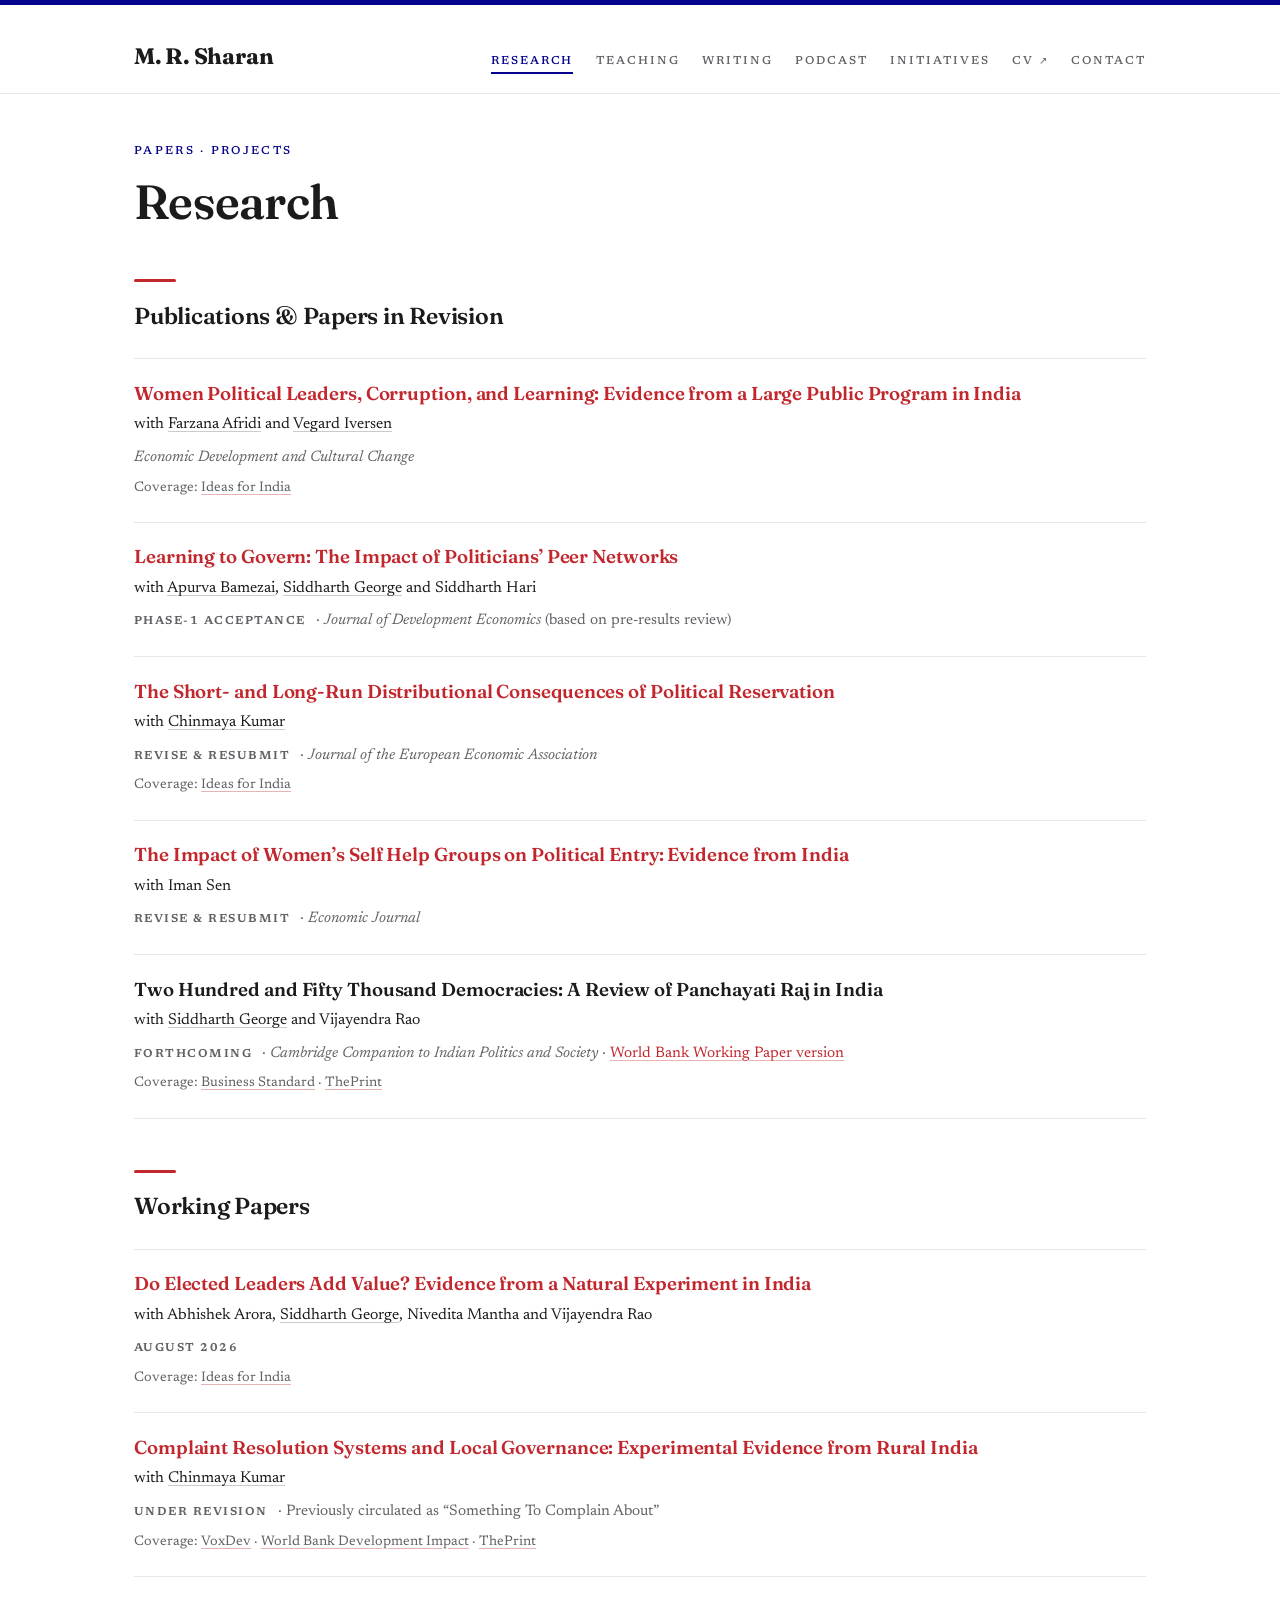
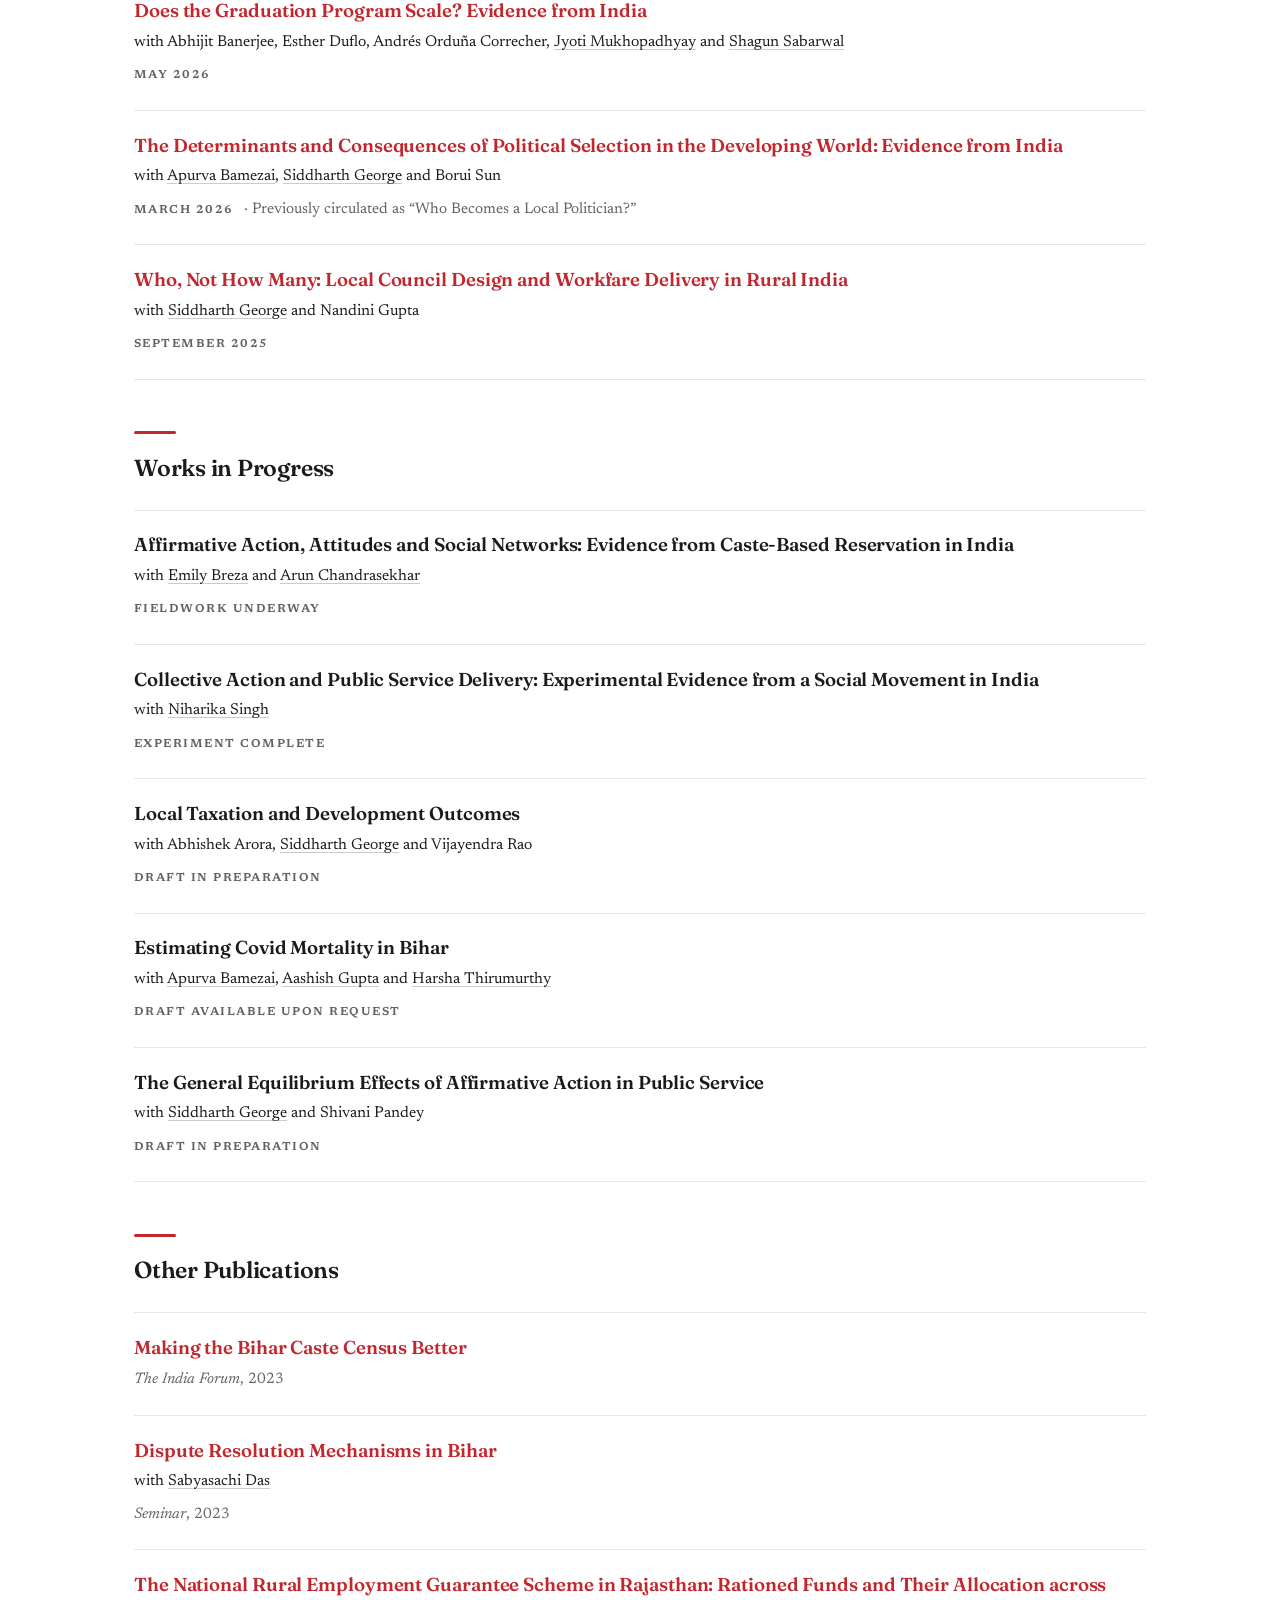
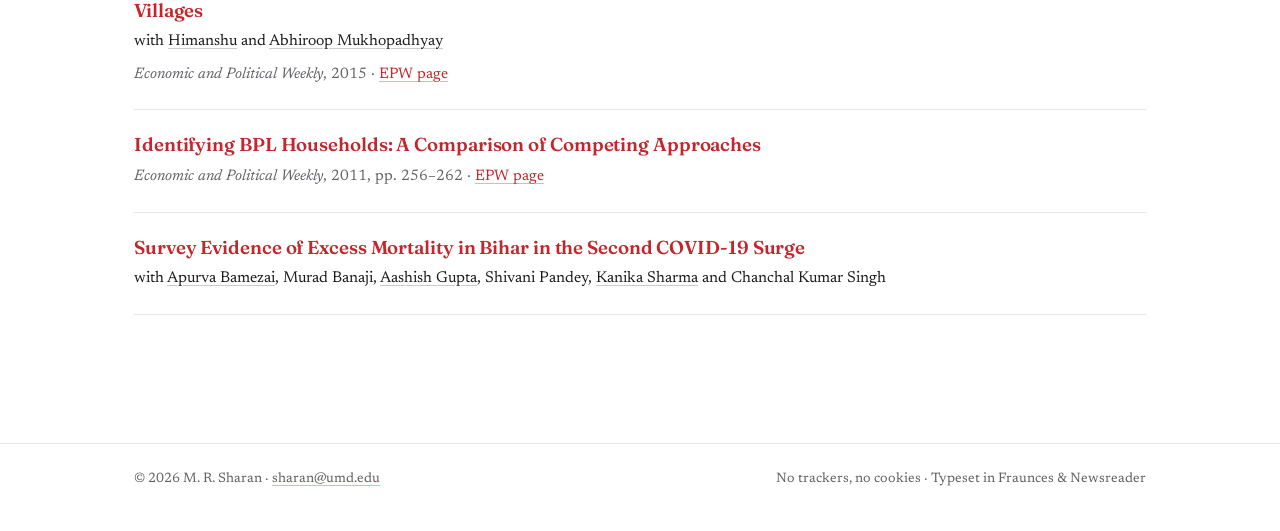
==== research.html @ 0c8c40d3 "Launch mrsharan.com static site Editorial rebuild off Squarespace: red/blue/white palette, self-host" ====
<!doctype html>
<html lang="en">
<head>
<meta charset="utf-8">
<meta name="viewport" content="width=device-width, initial-scale=1">
<title>Research &mdash; M. R. Sharan</title>
<meta name="description" content="Academic research by M. R. Sharan: publications, working papers, and works in progress on local governance, political reservation, and state capacity in India.">
<meta name="author" content="M. R. Sharan">
<link rel="canonical" href="https://www.mrsharan.com/research">
<link rel="icon" type="image/svg+xml" href="favicon.svg">
<link rel="stylesheet" href="css/fonts.css">
<link rel="stylesheet" href="css/style.css?v=3">
<meta property="og:title" content="Research — M. R. Sharan">
<meta property="og:description" content="Publications, working papers, and works in progress on local governance, political reservation, and state capacity in India.">
<meta property="og:image" content="https://www.mrsharan.com/images/sharan.jpg">
<meta property="og:url" content="https://www.mrsharan.com/research">
<meta property="og:type" content="website">
</head>
<body>

<div class="masthead-wrap">
  <header class="masthead">
    <a class="brand" href="index.html">M.&thinsp;R.&thinsp;Sharan</a>
    <nav aria-label="Primary">
      <ul>
        <li><a class="current" href="research.html">Research</a></li>
        <li><a href="teaching.html">Teaching</a></li>
        <li><a href="writing.html">Writing</a></li>
        <li><a href="podcast.html">Podcast</a></li>
        <li><a href="startups.html">Initiatives</a></li>
        <li><a href="cv.pdf" target="_blank" rel="noopener">CV&nbsp;<span class="ext">&#8599;</span></a></li>
        <li><a href="contact.html">Contact</a></li>
      </ul>
    </nav>
  </header>
</div>

<main>
  <span class="kicker">Papers &middot; Projects</span>
  <h1 class="page-title">Research</h1>

  <h2 class="sec">Publications &amp; Papers in Revision</h2>
  <ul class="pub-list">
    <li class="pub">
      <div class="pub-title"><a href="https://www.dropbox.com/s/kaykkba0tgf36jw/AfridiIversenSharan.pdf?dl=0">Women Political Leaders, Corruption, and Learning: Evidence from a Large Public Program in India</a></div>
      <div class="pub-authors">with <a href="https://scholar.google.com/citations?hl=en&amp;user=AuO0mNoAAAAJ">Farzana Afridi</a> and <a href="https://www.wider.unu.edu/expert/vegard-iversen">Vegard Iversen</a></div>
      <div class="pub-meta"><em>Economic Development and Cultural Change</em></div>
      <div class="pub-cov">Coverage: <a href="https://www.ideasforindia.in/topics/social-identity/does-female-leadership-impact-on-the-quality-of-public-goods-evidence-from-a-public-poverty-alleviation-programme-in-andhra-pradesh-india.html">Ideas for India</a></div>
    </li>
    <li class="pub">
      <div class="pub-title"><a href="https://afosterri.org/jdepreresults/sample-page/">Learning to Govern: The Impact of Politicians&rsquo; Peer Networks</a></div>
      <div class="pub-authors">with <a href="https://www.apurvabamezai.com">Apurva Bamezai</a>, <a href="https://sites.google.com/view/siddharthgeorge/home">Siddharth George</a> and Siddharth Hari</div>
      <div class="pub-meta"><span class="st">Phase-1 Acceptance</span> &middot; <em>Journal of Development Economics</em> (based on pre-results review)</div>
    </li>
    <li class="pub">
      <div class="pub-title"><a href="papers/distributional-consequences.pdf">The Short- and Long-Run Distributional Consequences of Political Reservation</a></div>
      <div class="pub-authors">with <a href="https://harris.uchicago.edu/directory/chinmaya-kumar">Chinmaya Kumar</a></div>
      <div class="pub-meta"><span class="st">Revise &amp; Resubmit</span> &middot; <em>Journal of the European Economic Association</em></div>
      <div class="pub-cov">Coverage: <a href="https://ideasforindia.in/topics/social-identity/the-distributional-consequences-of-political-reservations.html">Ideas for India</a></div>
    </li>
    <li class="pub">
      <div class="pub-title"><a href="papers/shg-political-entry.pdf">The Impact of Women&rsquo;s Self Help Groups on Political Entry: Evidence from India</a></div>
      <div class="pub-authors">with Iman Sen</div>
      <div class="pub-meta"><span class="st">Revise &amp; Resubmit</span> &middot; <em>Economic Journal</em></div>
    </li>
    <li class="pub">
      <div class="pub-title">Two Hundred and Fifty Thousand Democracies: A Review of Panchayati Raj in India</div>
      <div class="pub-authors">with <a href="https://sites.google.com/view/siddharthgeorge/home">Siddharth George</a> and Vijayendra Rao</div>
      <div class="pub-meta"><span class="st">Forthcoming</span> &middot; <em>Cambridge Companion to Indian Politics and Society</em> &middot; <a href="https://documents1.worldbank.org/curated/en/099352506052423764/pdf/IDU19460152816e9c1407d1974312e8ea5706cd3.pdf">World Bank Working Paper version</a></div>
      <div class="pub-cov">Coverage: <a href="https://www.business-standard.com/economy/news/world-bank-working-paper-advocates-increased-devolution-for-panchayats-124061000690_1.html">Business Standard</a> &middot; <a href="https://theprint.in/india/world-bank-paper-bats-for-more-authority-to-gram-panchayats-rely-almost-entirely-on-grants/2125152/?amp">ThePrint</a></div>
    </li>
  </ul>

  <h2 class="sec">Working Papers</h2>
  <ul class="pub-list">
    <li class="pub">
      <div class="pub-title"><a href="papers/elected-appointed.pdf">Do Elected Leaders Add Value? Evidence from a Natural Experiment in India</a></div>
      <div class="pub-authors">with Abhishek Arora, <a href="https://sites.google.com/view/siddharthgeorge/home">Siddharth George</a>, Nivedita Mantha and Vijayendra Rao</div>
      <div class="pub-meta"><span class="st">August 2026</span></div>
      <div class="pub-cov">Coverage: <a href="https://www.ideasforindia.in/topics/governance/is-it-better-to-be-governed-by-an-elected-leader-or-appointed-bureaucrat.html">Ideas for India</a></div>
    </li>
    <li class="pub">
      <div class="pub-title"><a href="papers/complaint-resolution.pdf">Complaint Resolution Systems and Local Governance: Experimental Evidence from Rural India</a></div>
      <div class="pub-authors">with <a href="https://harris.uchicago.edu/directory/chinmaya-kumar">Chinmaya Kumar</a></div>
      <div class="pub-meta"><span class="st">Under revision</span> &middot; Previously circulated as &ldquo;Something To Complain About&rdquo;</div>
      <div class="pub-cov">Coverage: <a href="https://voxdev.org/topic/institutions-political-economy/something-complain-about-how-minority-representatives-overcome-ethnic-barriers">VoxDev</a> &middot; <a href="https://blogs.worldbank.org/impactevaluations/something-complain-about-how-make-government-work-minorities-guest-post-mr-sharan">World Bank Development Impact</a> &middot; <a href="https://theprint.in/opinion/caste-differences-in-govt-bodies-affect-lower-castes-in-getting-public-services-study/328476/">ThePrint</a></div>
    </li>
    <li class="pub">
      <div class="pub-title"><a href="papers/graduation-scale.pdf">Does the Graduation Program Scale? Evidence from India</a></div>
      <div class="pub-authors">with Abhijit Banerjee, Esther Duflo, Andr&eacute;s Ordu&ntilde;a Correcher, <a href="https://krea.edu.in/ifmrgsb/jyoti-prasad-mukhopadhyay-faculty.html">Jyoti Mukhopadhyay</a> and <a href="https://www.povertyactionlab.org/person/sabarwal">Shagun Sabarwal</a></div>
      <div class="pub-meta"><span class="st">May 2026</span></div>
    </li>
    <li class="pub">
      <div class="pub-title"><a href="papers/political-selection.pdf">The Determinants and Consequences of Political Selection in the Developing World: Evidence from India</a></div>
      <div class="pub-authors">with <a href="https://www.apurvabamezai.com">Apurva Bamezai</a>, <a href="https://sites.google.com/view/siddharthgeorge/home">Siddharth George</a> and Borui Sun</div>
      <div class="pub-meta"><span class="st">March 2026</span> &middot; Previously circulated as &ldquo;Who Becomes a Local Politician?&rdquo;</div>
    </li>
    <li class="pub">
      <div class="pub-title"><a href="papers/who-not-how-many.pdf">Who, Not How Many: Local Council Design and Workfare Delivery in Rural India</a></div>
      <div class="pub-authors">with <a href="https://sites.google.com/view/siddharthgeorge/home">Siddharth George</a> and Nandini Gupta</div>
      <div class="pub-meta"><span class="st">September 2025</span></div>
    </li>
  </ul>

  <h2 class="sec">Works in Progress</h2>
  <ul class="pub-list">
    <li class="pub">
      <div class="pub-title">Affirmative Action, Attitudes and Social Networks: Evidence from Caste-Based Reservation in India</div>
      <div class="pub-authors">with <a href="https://sites.google.com/view/ebreza/home?authuser=0">Emily Breza</a> and <a href="https://web.stanford.edu/~arungc/">Arun Chandrasekhar</a></div>
      <div class="pub-meta"><span class="st">Fieldwork underway</span></div>
    </li>
    <li class="pub">
      <div class="pub-title">Collective Action and Public Service Delivery: Experimental Evidence from a Social Movement in India</div>
      <div class="pub-authors">with <a href="https://sites.google.com/view/niharika-singh/">Niharika Singh</a></div>
      <div class="pub-meta"><span class="st">Experiment complete</span></div>
    </li>
    <li class="pub">
      <div class="pub-title">Local Taxation and Development Outcomes</div>
      <div class="pub-authors">with Abhishek Arora, <a href="https://sites.google.com/view/siddharthgeorge/home">Siddharth George</a> and Vijayendra Rao</div>
      <div class="pub-meta"><span class="st">Draft in preparation</span></div>
    </li>
    <li class="pub">
      <div class="pub-title">Estimating Covid Mortality in Bihar</div>
      <div class="pub-authors">with <a href="https://www.apurvabamezai.com">Apurva Bamezai</a>, <a href="https://www.hsph.harvard.edu/population-development/people/aashish-gupta/">Aashish Gupta</a> and <a href="https://ldi.upenn.edu/fellows/fellows-directory/harsha-thirumurthy-phd/">Harsha Thirumurthy</a></div>
      <div class="pub-meta"><span class="st">Draft available upon request</span></div>
    </li>
    <li class="pub">
      <div class="pub-title">The General Equilibrium Effects of Affirmative Action in Public Service</div>
      <div class="pub-authors">with <a href="https://sites.google.com/view/siddharthgeorge/home">Siddharth George</a> and Shivani Pandey</div>
      <div class="pub-meta"><span class="st">Draft in preparation</span></div>
    </li>
  </ul>

  <h2 class="sec">Other Publications</h2>
  <ul class="pub-list">
    <li class="pub">
      <div class="pub-title"><a href="https://www.theindiaforum.in/caste/making-bihar-caste-census-better">Making the Bihar Caste Census Better</a></div>
      <div class="pub-meta"><em>The India Forum</em>, 2023</div>
    </li>
    <li class="pub">
      <div class="pub-title"><a href="https://www.india-seminar.com/semframe.html">Dispute Resolution Mechanisms in Bihar</a></div>
      <div class="pub-authors">with <a href="https://sabyasachidas.in">Sabyasachi Das</a></div>
      <div class="pub-meta"><em>Seminar</em>, 2023</div>
    </li>
    <li class="pub">
      <div class="pub-title"><a href="https://www.dropbox.com/s/e214al1qzrysdwi/NREGS_in_Rajasthan.pdf?dl=0">The National Rural Employment Guarantee Scheme in Rajasthan: Rationed Funds and Their Allocation across Villages</a></div>
      <div class="pub-authors">with <a href="https://www.jnu.ac.in/content/himanshu2">Himanshu</a> and <a href="https://sites.google.com/site/axm359/">Abhiroop Mukhopadhyay</a></div>
      <div class="pub-meta"><em>Economic and Political Weekly</em>, 2015 &middot; <a href="https://www.epw.in/journal/2015/6/special-articles/nregs-rajasthan.html">EPW page</a></div>
    </li>
    <li class="pub">
      <div class="pub-title"><a href="https://www.dropbox.com/s/eg4tlpbqr3vn0ix/Identifying_BPL_Households_A_Comparison_of_Competing_Approaches.pdf?dl=0">Identifying BPL Households: A Comparison of Competing Approaches</a></div>
      <div class="pub-meta"><em>Economic and Political Weekly</em>, 2011, pp. 256&ndash;262 &middot; <a href="https://www.epw.in/journal/2011/26-27/notes/identifying-bpl-households-comparison-competing-approaches.html">EPW page</a></div>
    </li>
    <li class="pub">
      <div class="pub-title"><a href="https://www.dropbox.com/s/5ilfesk9lm1rq2q/bamezai_et_al_2021_excess_mortality_bihar.pdf?dl=0">Survey Evidence of Excess Mortality in Bihar in the Second COVID-19 Surge</a></div>
      <div class="pub-authors">with <a href="https://pdri.upenn.edu/bio/apurva-bamezai/">Apurva Bamezai</a>, Murad Banaji, <a href="https://scholar.harvard.edu/aashishg">Aashish Gupta</a>, Shivani Pandey, <a href="https://scholar.google.com/citations?hl=en&amp;user=3029DLYAAAAJ">Kanika Sharma</a> and Chanchal Kumar Singh</div>
    </li>
  </ul>
</main>

<footer>
  <div class="foot">
    <div>&copy; 2026 M.&thinsp;R.&thinsp;Sharan &middot; <a href="mailto:sharan@umd.edu">sharan@umd.edu</a></div>
    <div>No trackers, no cookies &middot; Typeset in Fraunces &amp; Newsreader</div>
  </div>
</footer>

</body>
</html>
---- css/fonts.css ----
@font-face {
  font-family: 'Fraunces';
  font-style: normal;
  font-weight: 400;
  font-display: swap;
  src: url(../fonts/fraunces-normal-400.woff2) format('woff2');
  unicode-range: U+0000-00FF, U+0131, U+0152-0153, U+02BB-02BC, U+02C6, U+02DA, U+02DC, U+0304, U+0308, U+0329, U+2000-206F, U+20AC, U+2122, U+2191, U+2193, U+2212, U+2215, U+FEFF, U+FFFD;
}
@font-face {
  font-family: 'Fraunces';
  font-style: normal;
  font-weight: 600;
  font-display: swap;
  src: url(../fonts/fraunces-normal-400.woff2) format('woff2');
  unicode-range: U+0000-00FF, U+0131, U+0152-0153, U+02BB-02BC, U+02C6, U+02DA, U+02DC, U+0304, U+0308, U+0329, U+2000-206F, U+20AC, U+2122, U+2191, U+2193, U+2212, U+2215, U+FEFF, U+FFFD;
}
@font-face {
  font-family: 'Fraunces';
  font-style: normal;
  font-weight: 700;
  font-display: swap;
  src: url(../fonts/fraunces-normal-400.woff2) format('woff2');
  unicode-range: U+0000-00FF, U+0131, U+0152-0153, U+02BB-02BC, U+02C6, U+02DA, U+02DC, U+0304, U+0308, U+0329, U+2000-206F, U+20AC, U+2122, U+2191, U+2193, U+2212, U+2215, U+FEFF, U+FFFD;
}
@font-face {
  font-family: 'Newsreader';
  font-style: italic;
  font-weight: 400;
  font-display: swap;
  src: url(../fonts/newsreader-italic-400.woff2) format('woff2');
  unicode-range: U+0000-00FF, U+0131, U+0152-0153, U+02BB-02BC, U+02C6, U+02DA, U+02DC, U+0304, U+0308, U+0329, U+2000-206F, U+20AC, U+2122, U+2191, U+2193, U+2212, U+2215, U+FEFF, U+FFFD;
}
@font-face {
  font-family: 'Newsreader';
  font-style: italic;
  font-weight: 500;
  font-display: swap;
  src: url(../fonts/newsreader-italic-400.woff2) format('woff2');
  unicode-range: U+0000-00FF, U+0131, U+0152-0153, U+02BB-02BC, U+02C6, U+02DA, U+02DC, U+0304, U+0308, U+0329, U+2000-206F, U+20AC, U+2122, U+2191, U+2193, U+2212, U+2215, U+FEFF, U+FFFD;
}
@font-face {
  font-family: 'Newsreader';
  font-style: normal;
  font-weight: 400;
  font-display: swap;
  src: url(../fonts/newsreader-normal-400.woff2) format('woff2');
  unicode-range: U+0000-00FF, U+0131, U+0152-0153, U+02BB-02BC, U+02C6, U+02DA, U+02DC, U+0304, U+0308, U+0329, U+2000-206F, U+20AC, U+2122, U+2191, U+2193, U+2212, U+2215, U+FEFF, U+FFFD;
}
@font-face {
  font-family: 'Newsreader';
  font-style: normal;
  font-weight: 500;
  font-display: swap;
  src: url(../fonts/newsreader-normal-400.woff2) format('woff2');
  unicode-range: U+0000-00FF, U+0131, U+0152-0153, U+02BB-02BC, U+02C6, U+02DA, U+02DC, U+0304, U+0308, U+0329, U+2000-206F, U+20AC, U+2122, U+2191, U+2193, U+2212, U+2215, U+FEFF, U+FFFD;
}
@font-face {
  font-family: 'Newsreader';
  font-style: normal;
  font-weight: 600;
  font-display: swap;
  src: url(../fonts/newsreader-normal-400.woff2) format('woff2');
  unicode-range: U+0000-00FF, U+0131, U+0152-0153, U+02BB-02BC, U+02C6, U+02DA, U+02DC, U+0304, U+0308, U+0329, U+2000-206F, U+20AC, U+2122, U+2191, U+2193, U+2212, U+2215, U+FEFF, U+FFFD;
}
---- css/style.css ----
/* ==========================================================================
   mrsharan.com — editorial stylesheet
   Palette: white, red & charkha blue, with crimson here and there.
   Type: Fraunces (display) + Newsreader (text), self-hosted in ../fonts/
   ========================================================================== */

:root {
  --paper: #FFFFFF;
  --paper-2: #F6F6F8;
  --ink: #1B1B1D;
  --ink-2: #616166;
  --rule: #E7E7E9;
  --rule-dark: #CBCBCE;
  --red: #C1272D;          /* flag red */
  --crimson: #A51C30;      /* Harvard crimson */
  --red-deep: #7E1220;
  --chakra: #06038D;       /* Ashoka Chakra blue */
  --display: 'Fraunces', 'Iowan Old Style', Georgia, serif;
  --text: 'Newsreader', Georgia, 'Times New Roman', serif;
  --max: 1060px;
}

* { margin: 0; padding: 0; box-sizing: border-box; }

html { background: var(--paper); scroll-behavior: smooth; }

body {
  font-family: var(--text);
  font-size: 1.0625rem;
  line-height: 1.72;
  color: var(--ink);
  border-top: 5px solid var(--chakra); /* the charkha thread */
  -webkit-font-smoothing: antialiased;
  text-rendering: optimizeLegibility;
}

::selection { background: rgba(6, 3, 141, 0.10); }

img { max-width: 100%; height: auto; display: block; }

/* ---------- links ---------- */

a {
  color: var(--red);
  text-decoration: underline;
  text-decoration-thickness: 1px;
  text-decoration-color: rgba(193, 39, 45, 0.35);
  text-underline-offset: 3px;
  transition: color 0.15s ease, text-decoration-color 0.15s ease;
}
a:hover { color: var(--red-deep); text-decoration-color: var(--red-deep); }

/* ---------- masthead ---------- */

.masthead-wrap { border-bottom: 1px solid var(--rule); }

.masthead {
  max-width: var(--max);
  margin: 0 auto;
  padding: 2rem 1.5rem 1.1rem;
  display: flex;
  align-items: baseline;
  justify-content: space-between;
  gap: 1.5rem 2.5rem;
  flex-wrap: wrap;
}

.brand {
  font-family: var(--display);
  font-weight: 700;
  font-size: 1.4rem;
  letter-spacing: -0.01em;
  color: var(--ink);
  text-decoration: none;
  white-space: nowrap;
}
.brand:hover { color: var(--crimson); }

.masthead nav ul {
  list-style: none;
  display: flex;
  flex-wrap: wrap;
  gap: 0.4rem 1.4rem;
}

.masthead nav a {
  font-family: var(--text);
  font-size: 0.72rem;
  font-weight: 500;
  letter-spacing: 0.17em;
  text-transform: uppercase;
  color: var(--ink-2);
  text-decoration: none;
  padding-bottom: 5px;
}
.masthead nav a:hover { color: var(--chakra); }
.masthead nav a.current {
  color: var(--chakra);
  border-bottom: 2px solid var(--chakra);
}
.masthead nav a .ext { font-size: 0.85em; }

/* ---------- layout ---------- */

main {
  max-width: var(--max);
  margin: 0 auto;
  padding: 3rem 1.5rem 4rem;
}

/* staggered page-load rise */
@keyframes rise {
  from { opacity: 0; transform: translateY(10px); }
  to   { opacity: 1; transform: none; }
}
main > * { animation: rise 0.55s cubic-bezier(0.2, 0.7, 0.3, 1) both; }
main > *:nth-child(2) { animation-delay: 0.06s; }
main > *:nth-child(3) { animation-delay: 0.12s; }
main > *:nth-child(4) { animation-delay: 0.18s; }
main > *:nth-child(5) { animation-delay: 0.24s; }
main > *:nth-child(6) { animation-delay: 0.30s; }
main > *:nth-child(7) { animation-delay: 0.36s; }
main > *:nth-child(n+8) { animation-delay: 0.42s; }

/* ---------- headings ---------- */

.kicker {
  display: block;
  font-size: 0.72rem;
  font-weight: 500;
  letter-spacing: 0.2em;
  text-transform: uppercase;
  color: var(--chakra);
  margin-bottom: 0.9rem;
}

.page-title {
  font-family: var(--display);
  font-size: clamp(2.1rem, 4.5vw, 3rem);
  font-weight: 600;
  line-height: 1.08;
  letter-spacing: -0.015em;
  margin-bottom: 1.2rem;
}

.sec {
  font-family: var(--display);
  font-size: 1.45rem;
  font-weight: 600;
  letter-spacing: -0.01em;
  margin: 3.2rem 0 0.4rem;
}
.sec::before {
  content: '';
  display: block;
  width: 2.6rem;
  height: 3px;
  border-radius: 2px;
  background: var(--red);
  margin-bottom: 0.85rem;
}
.subsec {
  font-family: var(--text);
  font-size: 0.78rem;
  font-weight: 600;
  letter-spacing: 0.18em;
  text-transform: uppercase;
  color: var(--ink-2);
  margin: 2.4rem 0 0.2rem;
}

/* ---------- home ---------- */

.home-grid {
  display: grid;
  grid-template-columns: 1.15fr 0.72fr;
  gap: 3.5rem;
  align-items: start;
}

.bio p { margin-bottom: 1.15rem; }
.bio p:last-child { margin-bottom: 0; }
.bio .lede {
  font-size: 1.24rem;
  line-height: 1.55;
  font-weight: 500;
}

.frame {
  background: #fff;
  border: 1px solid var(--rule-dark);
  padding: 7px;
  box-shadow: 0 14px 34px -18px rgba(29, 27, 26, 0.35);
}

.shelf { display: flex; gap: 0.75rem; margin-top: 1.2rem; }
.shelf a { display: block; }
.shelf img {
  height: 88px;
  width: auto;
  border: 1px solid var(--rule-dark);
  background: #fff;
  padding: 3px;
  transition: transform 0.18s ease, box-shadow 0.18s ease;
}
.shelf a:hover img {
  transform: translateY(-4px);
  box-shadow: 0 10px 20px -12px rgba(29, 27, 26, 0.45);
}
.shelf-cap {
  margin-top: 0.6rem;
  font-size: 0.7rem;
  letter-spacing: 0.16em;
  text-transform: uppercase;
  color: var(--ink-2);
}

/* ---------- publications ---------- */

.pub-list { list-style: none; border-top: 1px solid var(--rule); margin-top: 1.4rem; }

.pub { padding: 1.35rem 0; border-bottom: 1px solid var(--rule); }

.pub-title {
  font-family: var(--display);
  font-size: 1.17rem;
  font-weight: 600;
  line-height: 1.38;
  letter-spacing: -0.005em;
}
.pub-title a { text-decoration: none; }
.pub-title a:hover { text-decoration: underline; text-decoration-thickness: 1.5px; }

.pub-authors { margin-top: 0.3rem; font-size: 0.98rem; }
.pub-authors a { color: inherit; text-decoration-color: var(--rule-dark); }
.pub-authors a:hover { color: var(--red); }

.pub-meta { margin-top: 0.4rem; font-size: 0.95rem; color: var(--ink-2); }
.pub-meta .st {
  font-size: 0.72rem;
  font-weight: 600;
  letter-spacing: 0.13em;
  text-transform: uppercase;
  margin-right: 0.35rem;
}

.pub-cov { margin-top: 0.35rem; font-size: 0.86rem; color: var(--ink-2); }
.pub-cov a { color: var(--ink-2); }
.pub-cov a:hover { color: var(--red); }

/* ---------- teaching / initiatives ---------- */

.course { margin-top: 2.6rem; padding-top: 2.4rem; border-top: 1px solid var(--rule); }
.course:first-of-type { margin-top: 1.6rem; }

.course h2 {
  font-family: var(--display);
  font-size: 1.65rem;
  font-weight: 600;
  line-height: 1.2;
  letter-spacing: -0.01em;
  margin-bottom: 0.5rem;
}
.course-meta { font-size: 0.95rem; color: var(--ink-2); margin-bottom: 1.1rem; }
.course p { margin-bottom: 1.05rem; max-width: 46rem; }

.note {
  background: var(--paper-2);
  border: 1px solid var(--rule);
  border-radius: 6px;
  padding: 0.85rem 1.1rem;
  font-size: 0.95rem;
  max-width: 46rem;
}

/* ---------- writing / books ---------- */

.book {
  display: grid;
  grid-template-columns: 225px 1fr;
  gap: 2.6rem;
  margin-top: 1.6rem;
  align-items: start;
}
.book p { margin-bottom: 1.05rem; }
.book-buy { font-size: 0.92rem; color: var(--ink-2); }

.dropcap::first-letter {
  font-family: var(--display);
  font-weight: 600;
  font-size: 3.35em;
  float: left;
  line-height: 0.82;
  padding: 0.06em 0.09em 0 0;
  color: var(--crimson);
}

blockquote {
  border-left: 3px solid var(--crimson);
  padding: 0.15rem 0 0.15rem 1.25rem;
  margin: 1.4rem 0;
  font-style: italic;
  max-width: 44rem;
}
blockquote .cite {
  display: block;
  margin-top: 0.5rem;
  font-style: normal;
  font-size: 0.78rem;
  letter-spacing: 0.14em;
  text-transform: uppercase;
  color: var(--ink-2);
}

.aside-figure {
  float: right;
  width: 250px;
  margin: 0.4rem 0 1.2rem 2.2rem;
}
.aside-figure figcaption {
  margin-top: 0.6rem;
  font-size: 0.85rem;
  line-height: 1.5;
  color: var(--ink-2);
  font-style: italic;
}

/* ---------- podcast ---------- */

.pod-grid {
  display: grid;
  grid-template-columns: 265px 1fr;
  gap: 3rem;
  align-items: start;
  margin-top: 1.6rem;
}
.pod-grid p { margin-bottom: 1.1rem; }

.platforms { font-size: 0.8rem; letter-spacing: 0.13em; text-transform: uppercase; }
.platforms a { text-decoration: none; font-weight: 600; }
.platforms a:hover { text-decoration: underline; }
.platforms .dot { color: var(--rule-dark); margin: 0 0.45rem; }

.pod-embed { margin-top: 2.6rem; }
.pod-embed iframe { border: 0; border-radius: 12px; width: 100%; }

/* ---------- contact ---------- */

.contact-email {
  font-family: var(--display);
  font-size: clamp(1.4rem, 3vw, 1.9rem);
  font-weight: 600;
}
.contact-note { max-width: 44rem; margin-top: 1.8rem; }

/* ---------- footer ---------- */

footer { border-top: 1px solid var(--rule); margin-top: 4rem; }
.foot {
  max-width: var(--max);
  margin: 0 auto;
  padding: 1.5rem 1.5rem 2.5rem;
  display: flex;
  justify-content: space-between;
  gap: 0.6rem 2.5rem;
  flex-wrap: wrap;
  font-size: 0.85rem;
  color: var(--ink-2);
}
.foot a { color: var(--ink-2); }
.foot a:hover { color: var(--red); }

/* ---------- responsive ---------- */

@media (max-width: 880px) {
  .home-grid, .book, .pod-grid { grid-template-columns: 1fr; gap: 2rem; }
  .home-photo { order: -1; max-width: 320px; }
  .book-cover { max-width: 210px; }
  .pod-cover { max-width: 240px; }
  .aside-figure { float: none; width: auto; max-width: 280px; margin: 1.4rem 0; }
}

@media (max-width: 720px) {
  .masthead { flex-direction: column; gap: 0.9rem; padding-top: 1.6rem; }
  main { padding-top: 2.2rem; }
}

@media (prefers-reduced-motion: reduce) {
  * { animation: none !important; transition: none !important; }
  html { scroll-behavior: auto; }
}

/* compact article lists (Writing page) */
.pub-list--sm .pub { padding: 0.95rem 0; }
.pub-list--sm .pub-title { font-size: 1.05rem; }
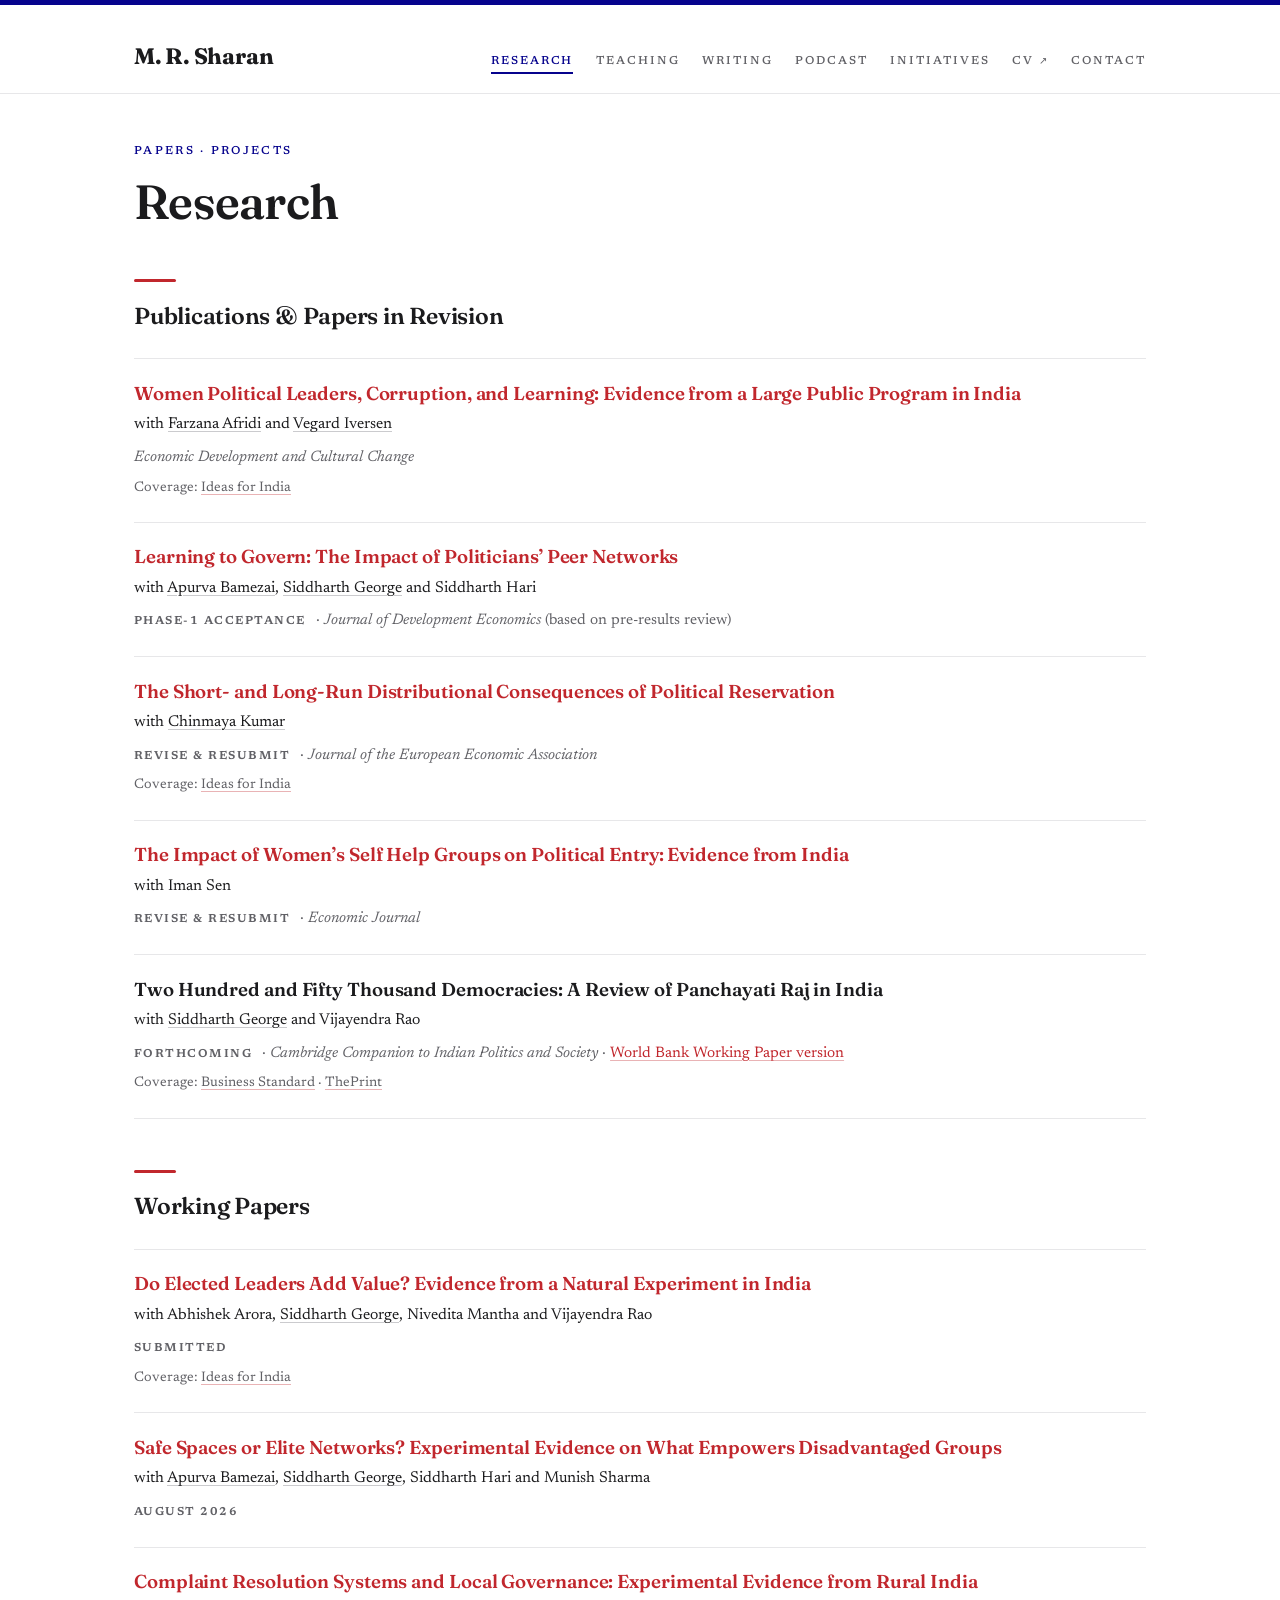
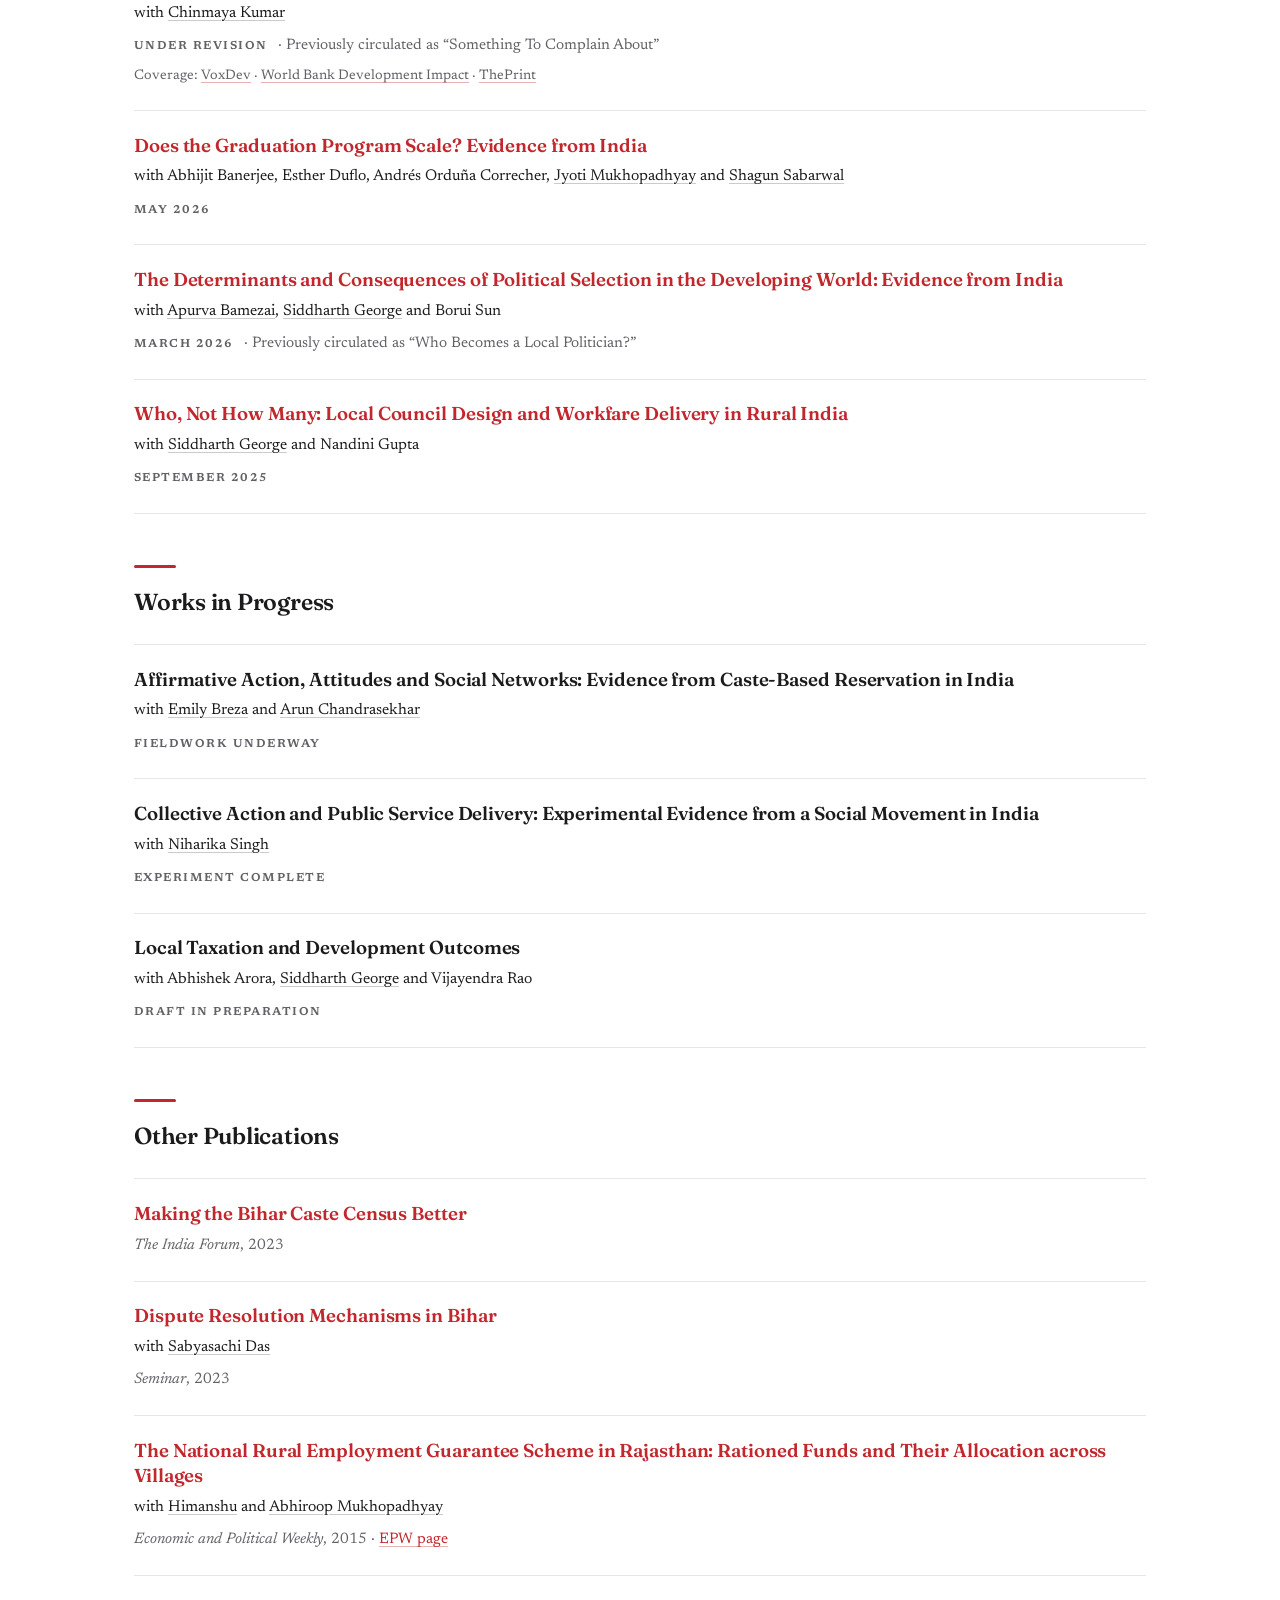
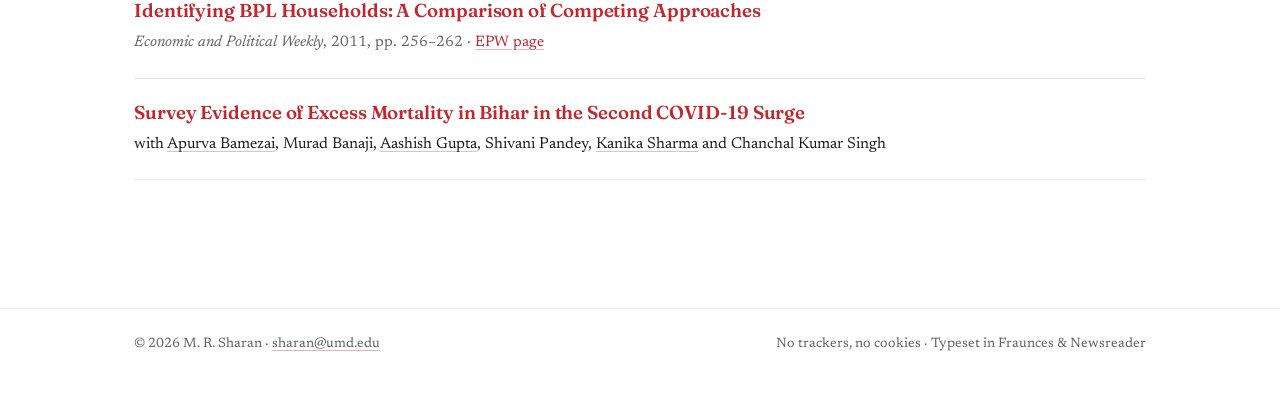
==== commit 7322b642: "Update site 2026-08-17" ====
--- a/research.html
+++ b/research.html
@@ -76,8 +76,13 @@
     <li class="pub">
       <div class="pub-title"><a href="papers/elected-appointed.pdf">Do Elected Leaders Add Value? Evidence from a Natural Experiment in India</a></div>
       <div class="pub-authors">with Abhishek Arora, <a href="https://sites.google.com/view/siddharthgeorge/home">Siddharth George</a>, Nivedita Mantha and Vijayendra Rao</div>
+      <div class="pub-meta"><span class="st">Submitted</span></div>
+      <div class="pub-cov">Coverage: <a href="https://www.ideasforindia.in/topics/governance/is-it-better-to-be-governed-by-an-elected-leader-or-appointed-bureaucrat.html">Ideas for India</a></div>
+    </li>
+    <li class="pub">
+      <div class="pub-title"><a href="papers/safe-spaces.pdf">Safe Spaces or Elite Networks? Experimental Evidence on What Empowers Disadvantaged Groups</a></div>
+      <div class="pub-authors">with <a href="https://www.apurvabamezai.com">Apurva Bamezai</a>, <a href="https://sites.google.com/view/siddharthgeorge/home">Siddharth George</a>, Siddharth Hari and Munish Sharma</div>
       <div class="pub-meta"><span class="st">August 2026</span></div>
-      <div class="pub-cov">Coverage: <a href="https://www.ideasforindia.in/topics/governance/is-it-better-to-be-governed-by-an-elected-leader-or-appointed-bureaucrat.html">Ideas for India</a></div>
     </li>
     <li class="pub">
       <div class="pub-title"><a href="papers/complaint-resolution.pdf">Complaint Resolution Systems and Local Governance: Experimental Evidence from Rural India</a></div>
@@ -119,16 +124,6 @@
       <div class="pub-authors">with Abhishek Arora, <a href="https://sites.google.com/view/siddharthgeorge/home">Siddharth George</a> and Vijayendra Rao</div>
       <div class="pub-meta"><span class="st">Draft in preparation</span></div>
     </li>
-    <li class="pub">
-      <div class="pub-title">Estimating Covid Mortality in Bihar</div>
-      <div class="pub-authors">with <a href="https://www.apurvabamezai.com">Apurva Bamezai</a>, <a href="https://www.hsph.harvard.edu/population-development/people/aashish-gupta/">Aashish Gupta</a> and <a href="https://ldi.upenn.edu/fellows/fellows-directory/harsha-thirumurthy-phd/">Harsha Thirumurthy</a></div>
-      <div class="pub-meta"><span class="st">Draft available upon request</span></div>
-    </li>
-    <li class="pub">
-      <div class="pub-title">The General Equilibrium Effects of Affirmative Action in Public Service</div>
-      <div class="pub-authors">with <a href="https://sites.google.com/view/siddharthgeorge/home">Siddharth George</a> and Shivani Pandey</div>
-      <div class="pub-meta"><span class="st">Draft in preparation</span></div>
-    </li>
   </ul>
 
   <h2 class="sec">Other Publications</h2>
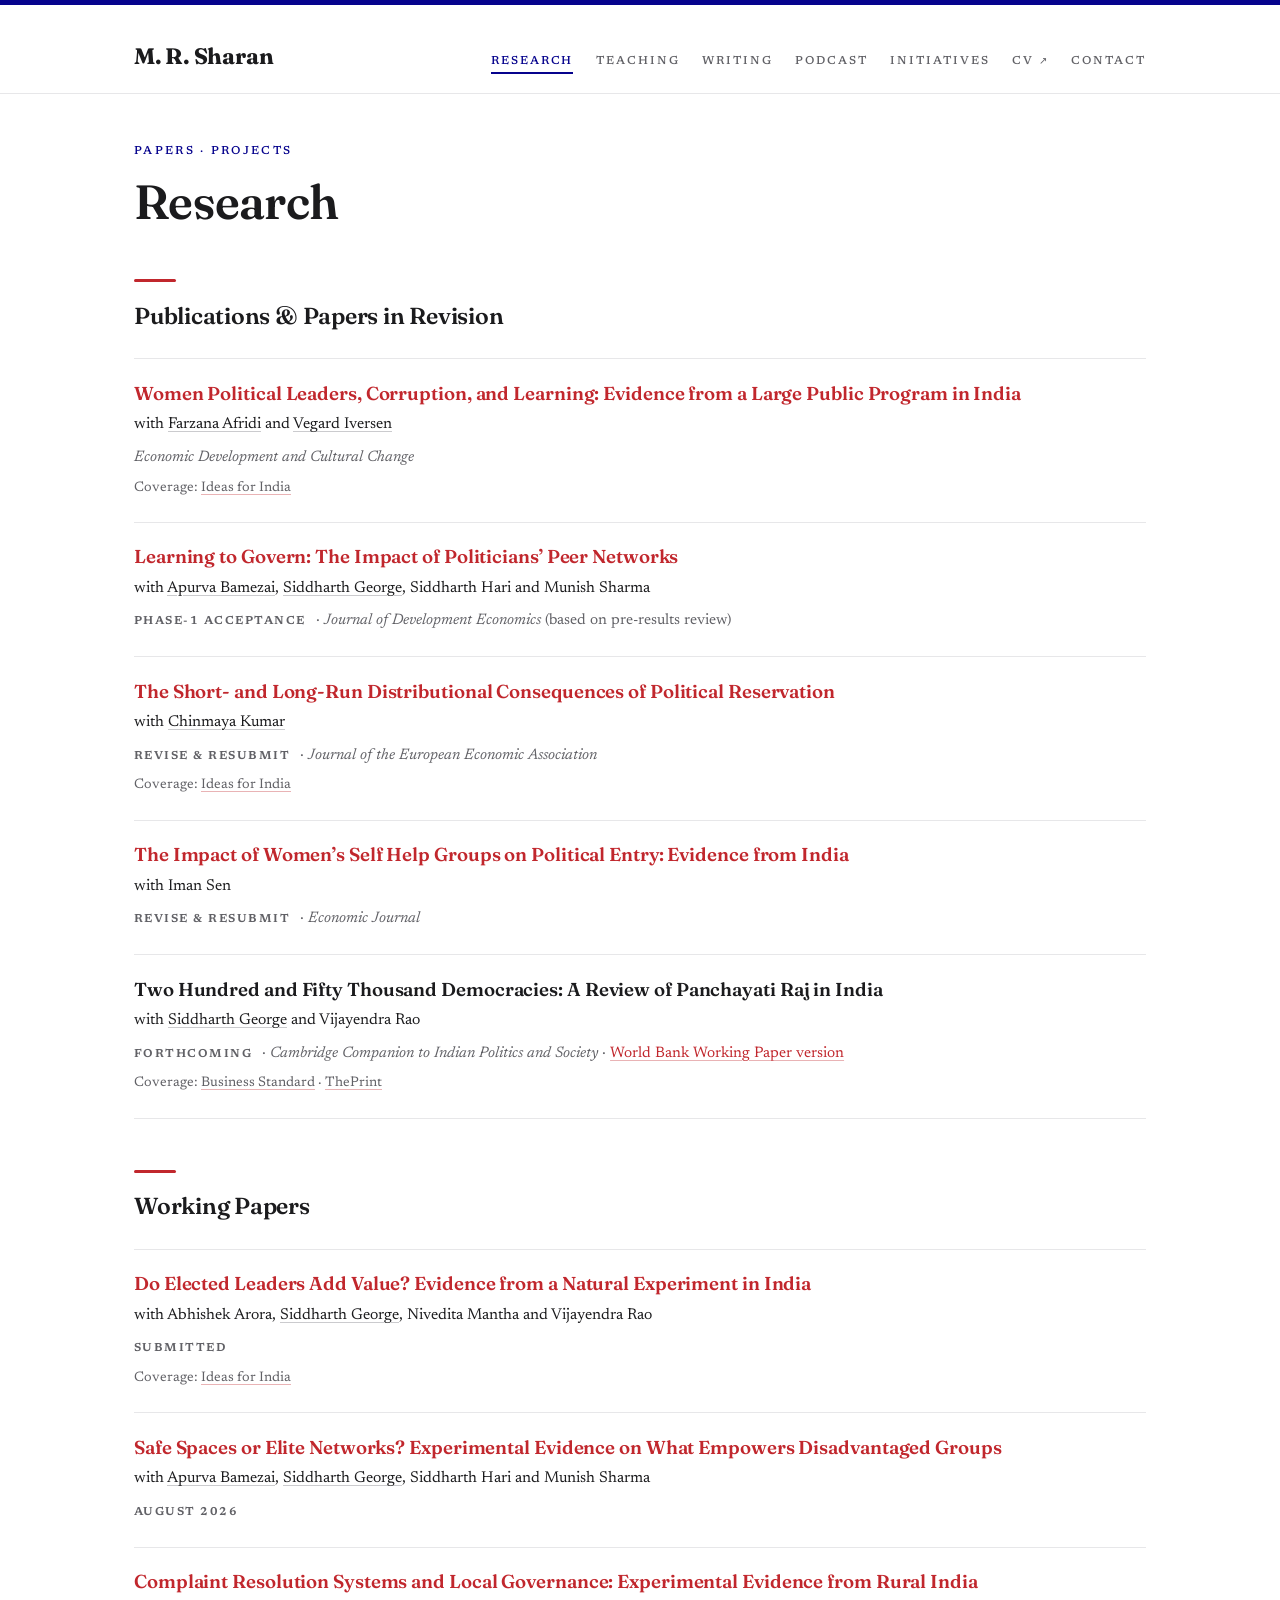
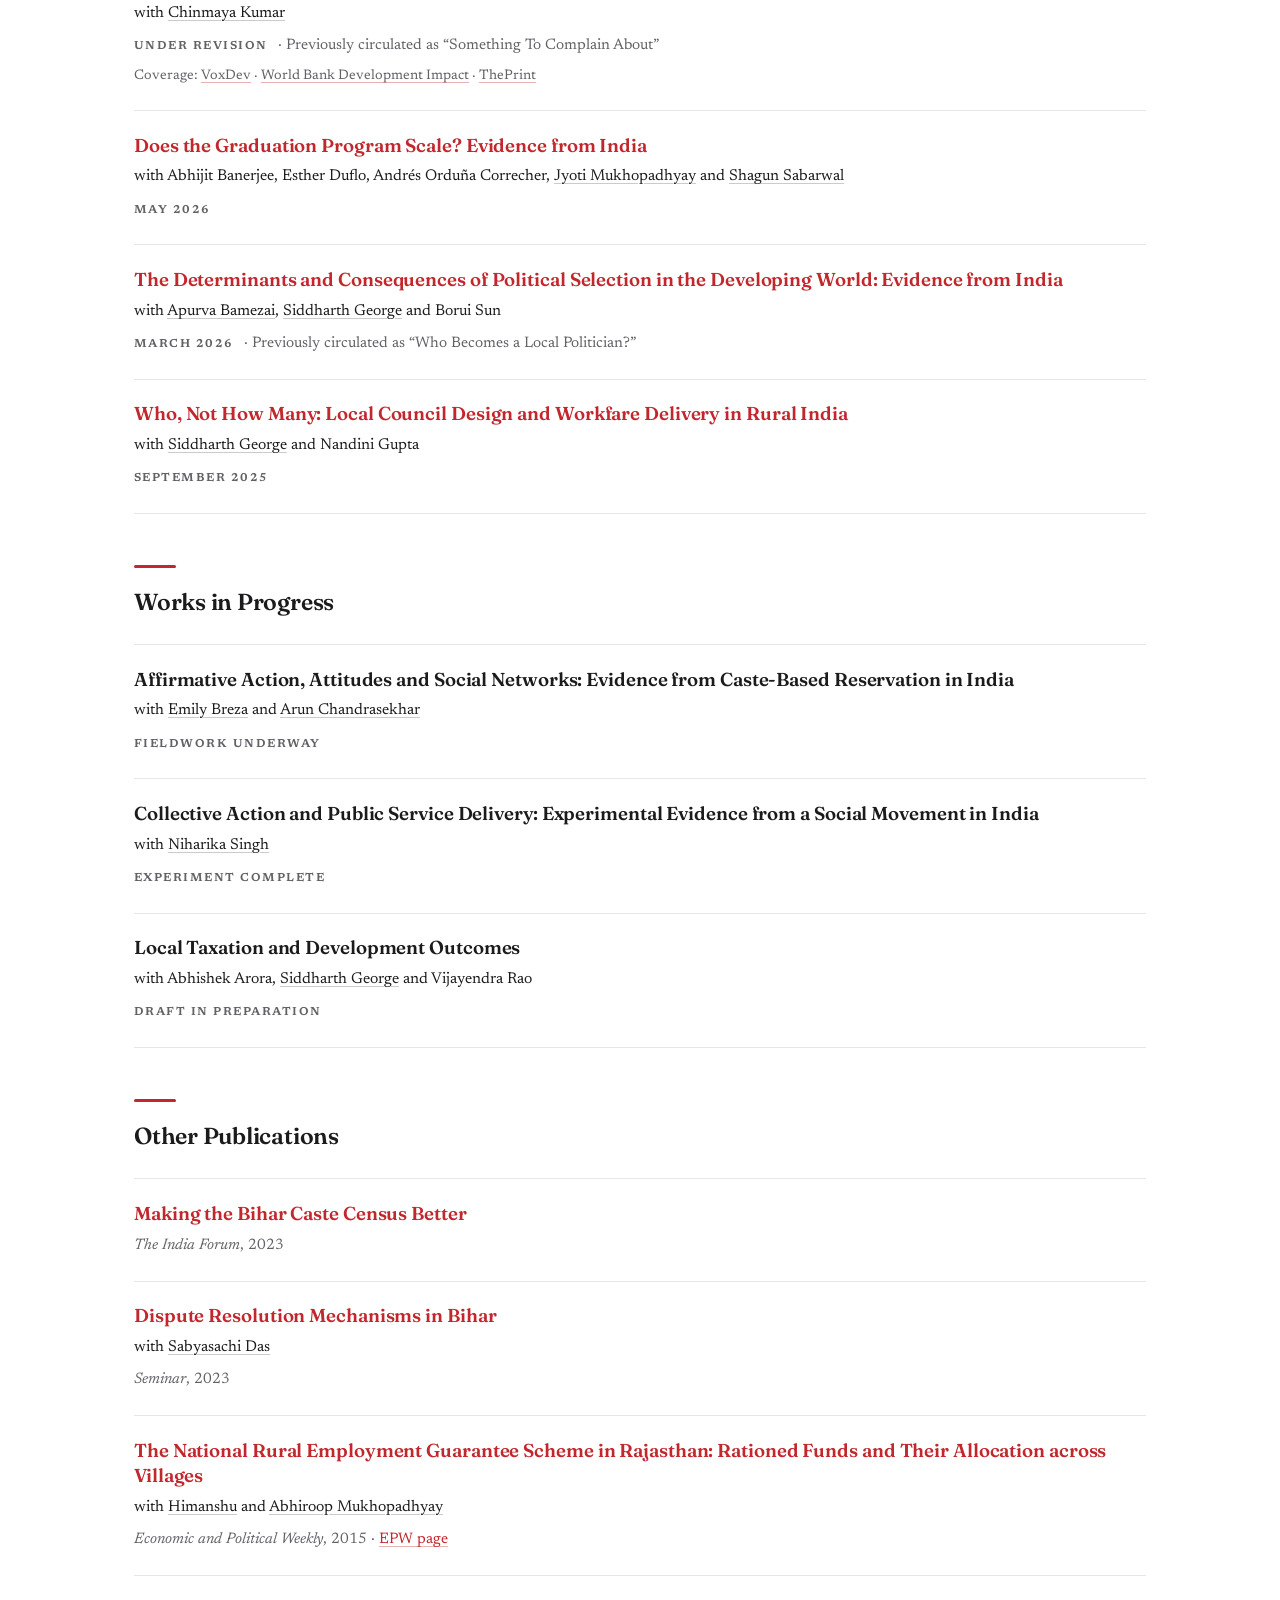
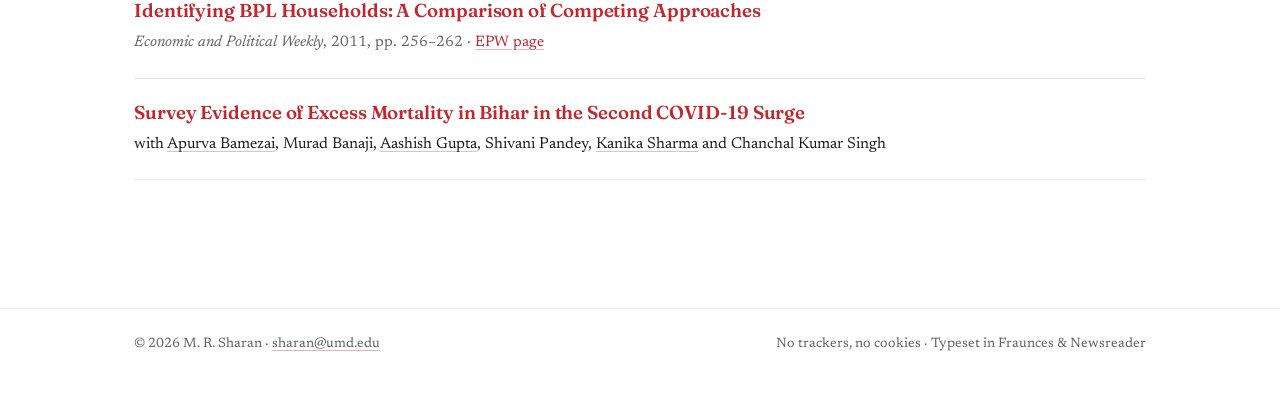
==== commit 2562dfa3: "CV: add Munish Sharma to Learning to Govern, 2026 BREAD talks; drop DOB and citizenship from public " ====
--- a/research.html
+++ b/research.html
@@ -49,7 +49,7 @@
     </li>
     <li class="pub">
       <div class="pub-title"><a href="https://afosterri.org/jdepreresults/sample-page/">Learning to Govern: The Impact of Politicians&rsquo; Peer Networks</a></div>
-      <div class="pub-authors">with <a href="https://www.apurvabamezai.com">Apurva Bamezai</a>, <a href="https://sites.google.com/view/siddharthgeorge/home">Siddharth George</a> and Siddharth Hari</div>
+      <div class="pub-authors">with <a href="https://www.apurvabamezai.com">Apurva Bamezai</a>, <a href="https://sites.google.com/view/siddharthgeorge/home">Siddharth George</a>, Siddharth Hari and Munish Sharma</div>
       <div class="pub-meta"><span class="st">Phase-1 Acceptance</span> &middot; <em>Journal of Development Economics</em> (based on pre-results review)</div>
     </li>
     <li class="pub">
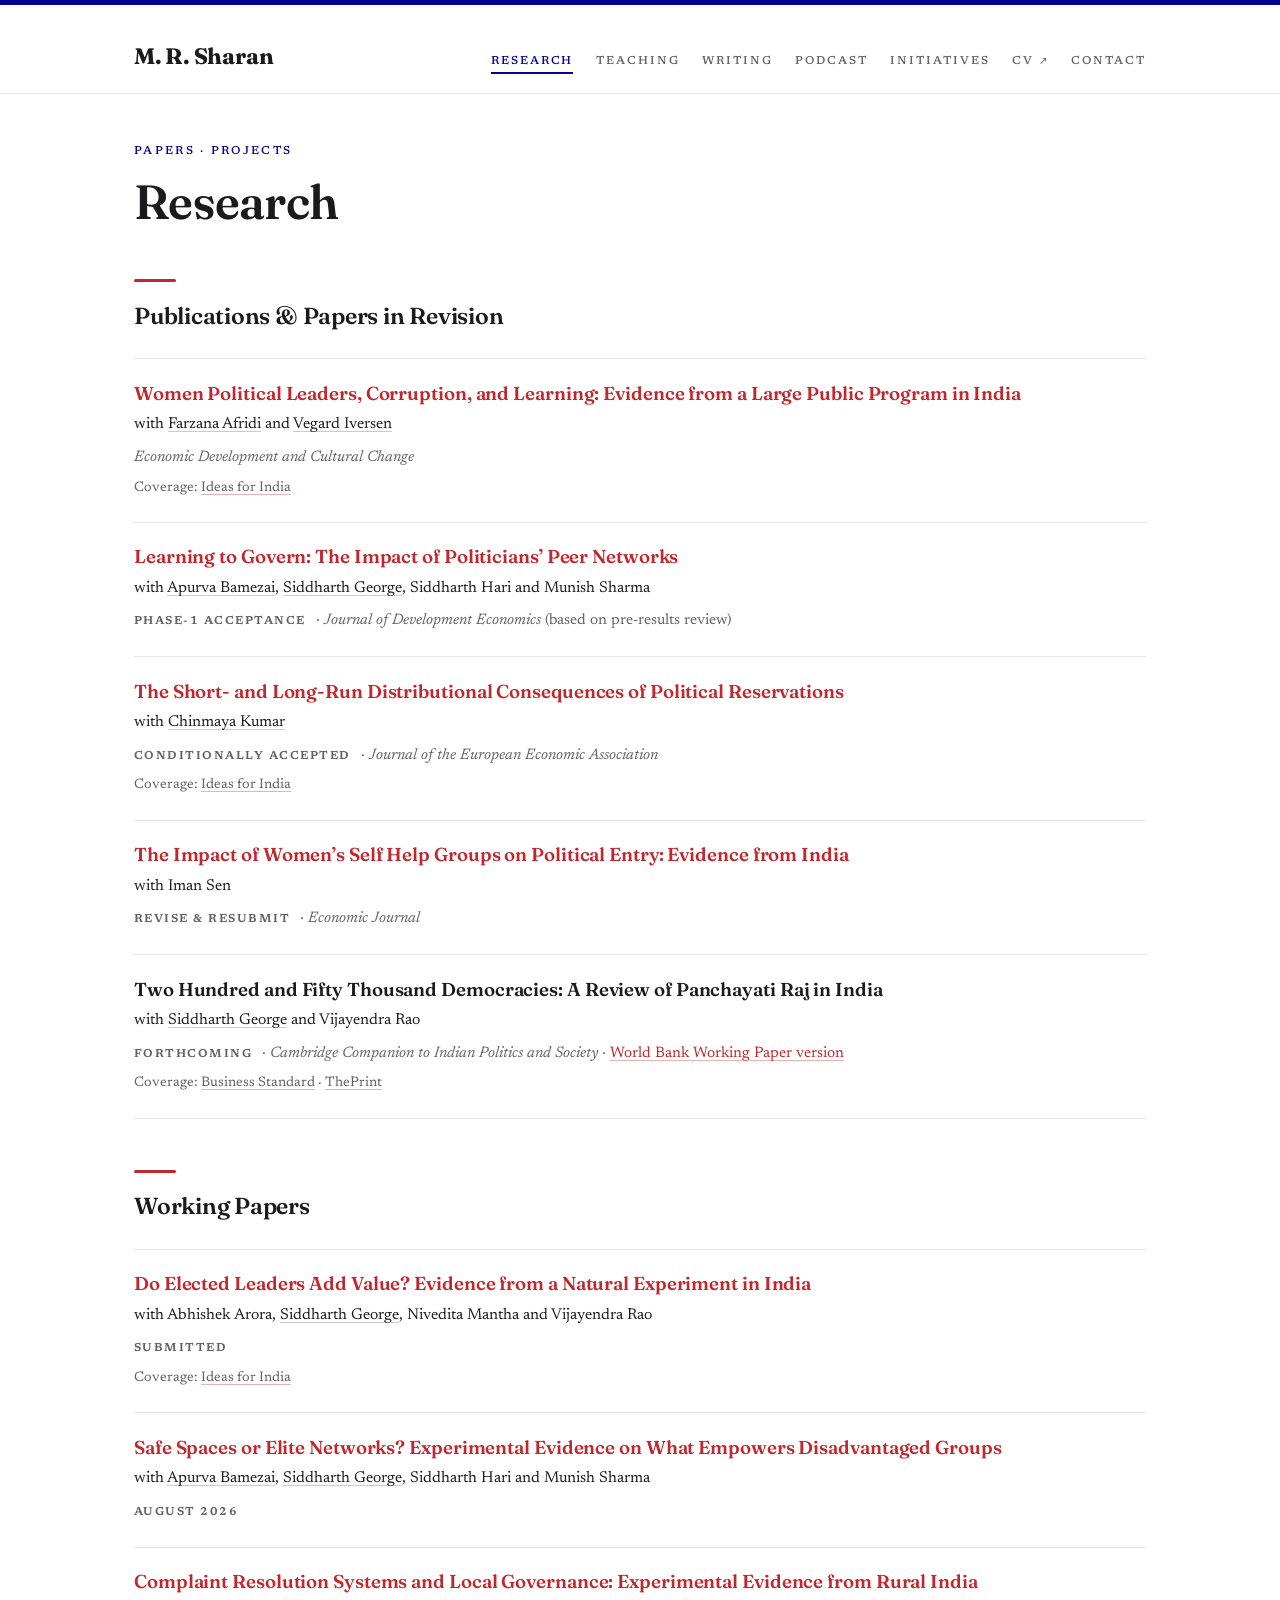
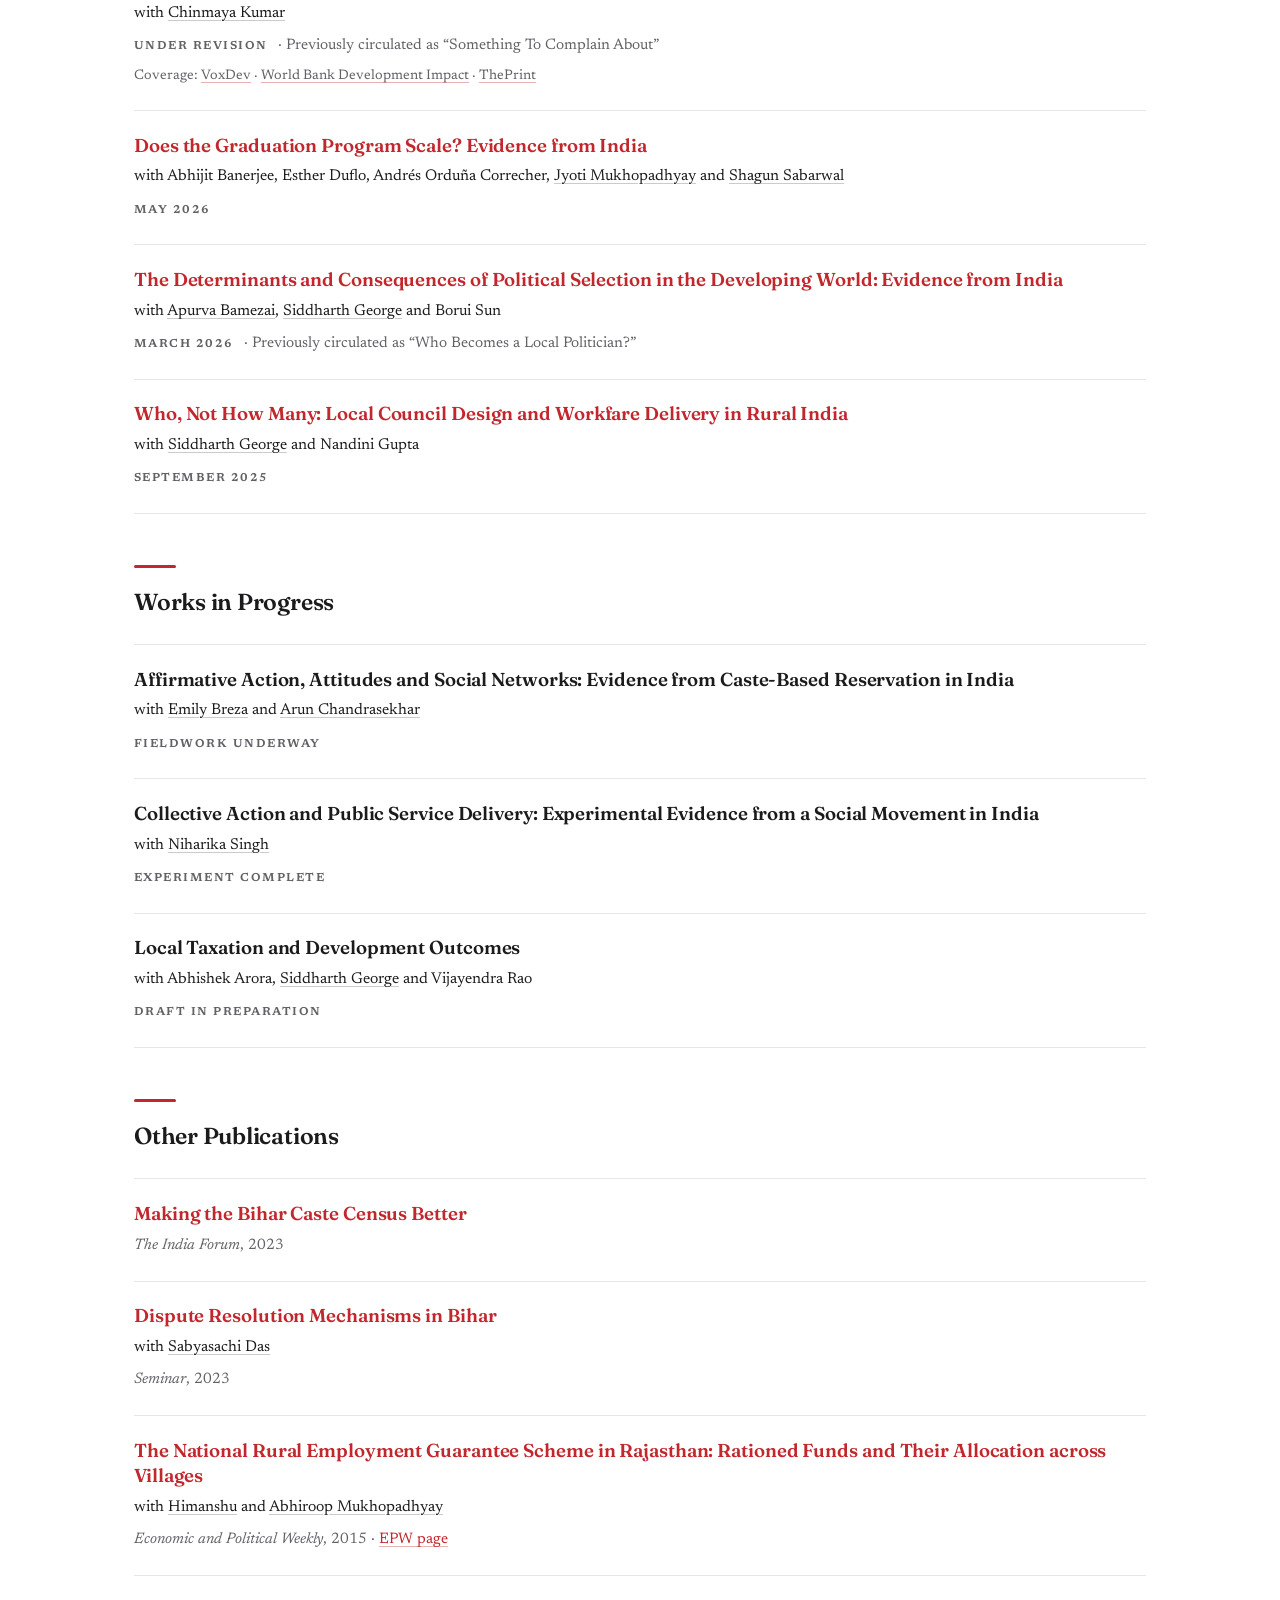
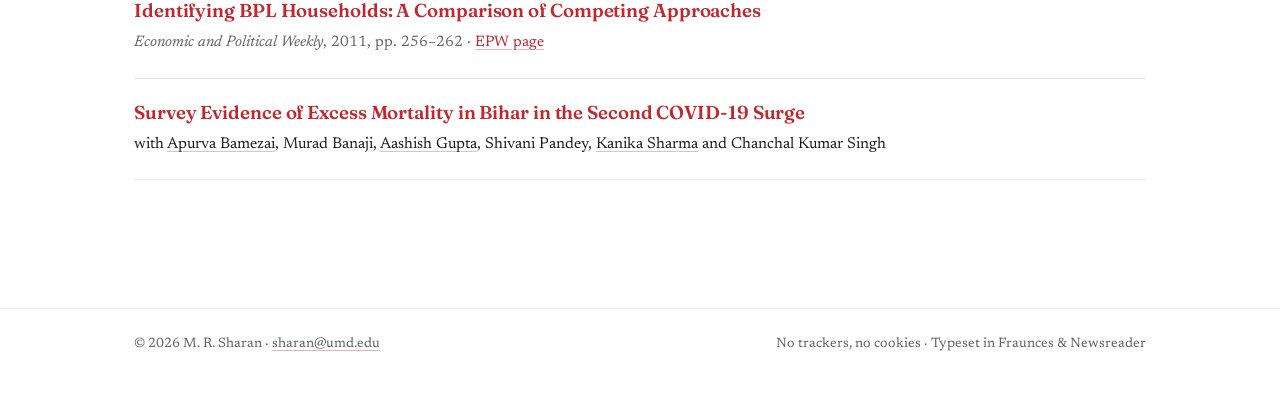
==== commit b6219f97: "JEEA paper: conditionally accepted; accepted-version PDF (Aug 25, 2026); title plural Co-Authored-By" ====
--- a/research.html
+++ b/research.html
@@ -53,9 +53,9 @@
       <div class="pub-meta"><span class="st">Phase-1 Acceptance</span> &middot; <em>Journal of Development Economics</em> (based on pre-results review)</div>
     </li>
     <li class="pub">
-      <div class="pub-title"><a href="papers/distributional-consequences.pdf">The Short- and Long-Run Distributional Consequences of Political Reservation</a></div>
+      <div class="pub-title"><a href="papers/distributional-consequences.pdf">The Short- and Long-Run Distributional Consequences of Political Reservations</a></div>
       <div class="pub-authors">with <a href="https://harris.uchicago.edu/directory/chinmaya-kumar">Chinmaya Kumar</a></div>
-      <div class="pub-meta"><span class="st">Revise &amp; Resubmit</span> &middot; <em>Journal of the European Economic Association</em></div>
+      <div class="pub-meta"><span class="st">Conditionally Accepted</span> &middot; <em>Journal of the European Economic Association</em></div>
       <div class="pub-cov">Coverage: <a href="https://ideasforindia.in/topics/social-identity/the-distributional-consequences-of-political-reservations.html">Ideas for India</a></div>
     </li>
     <li class="pub">
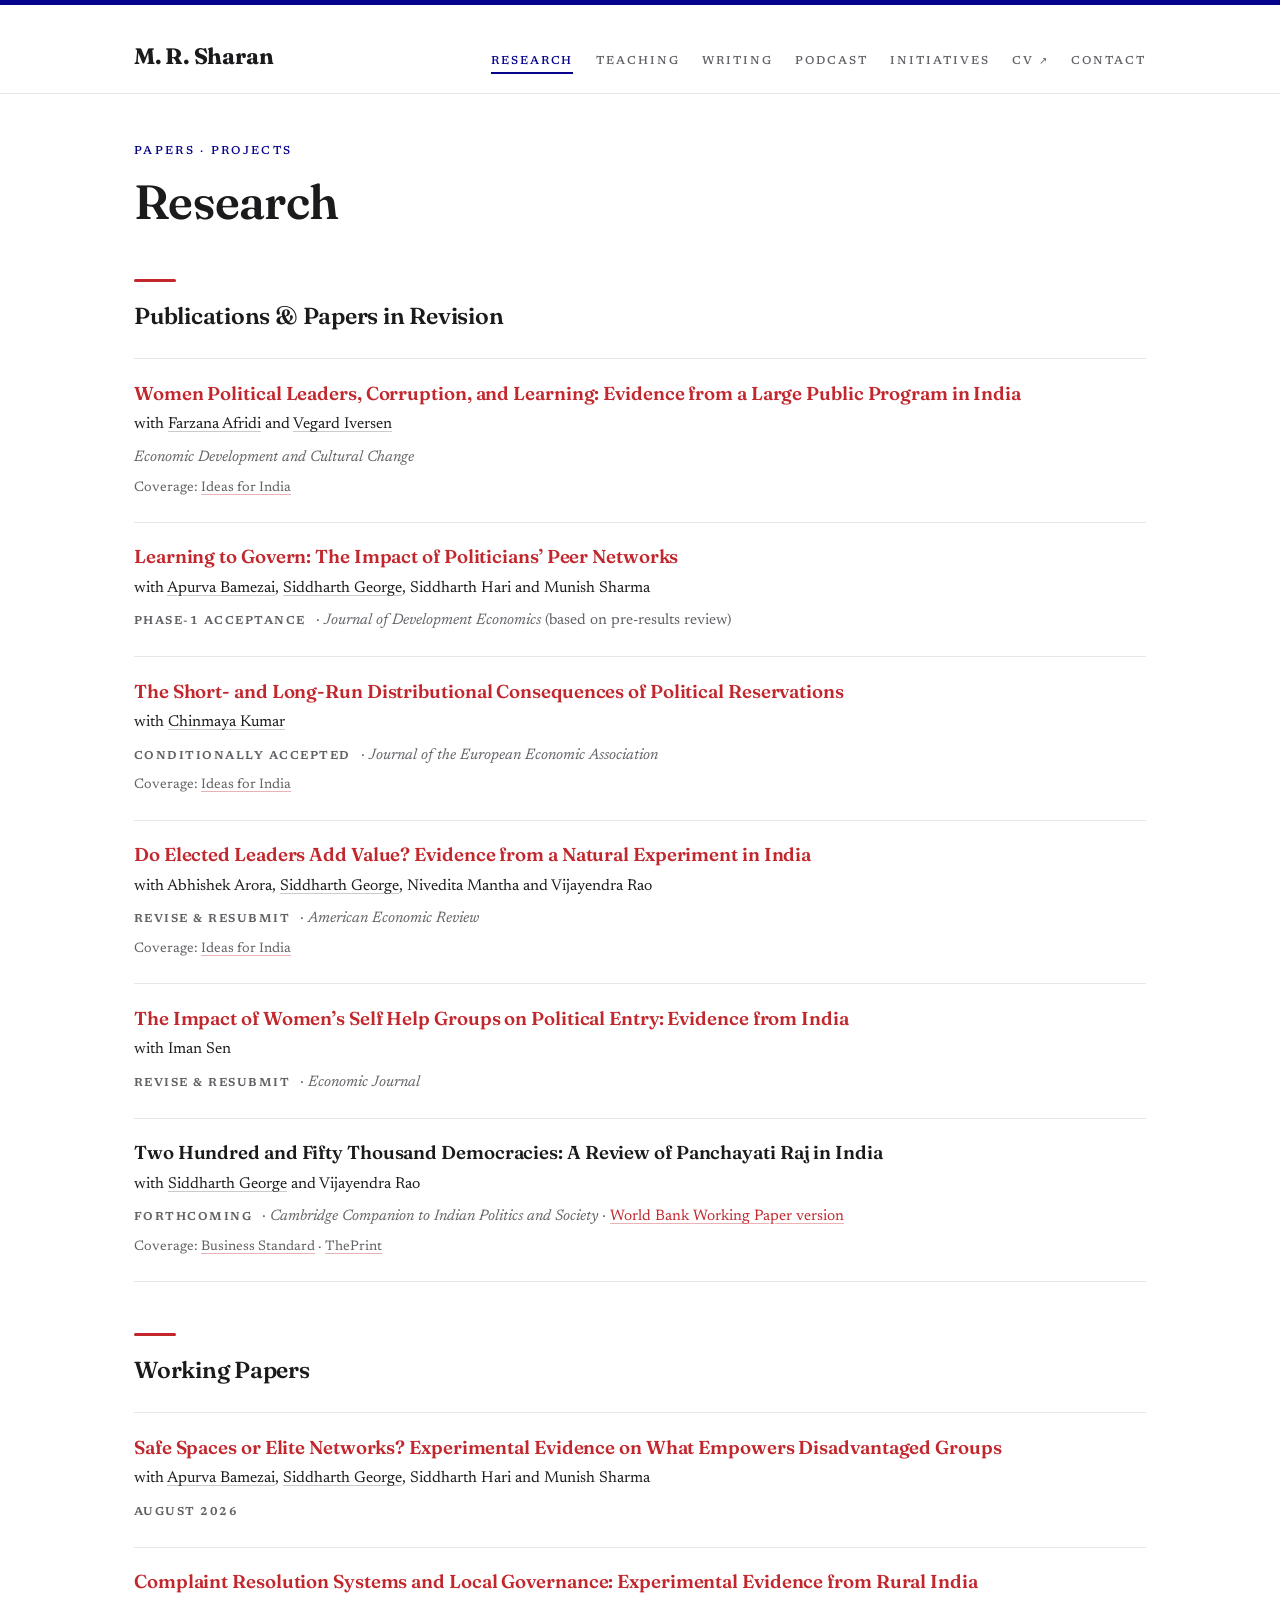
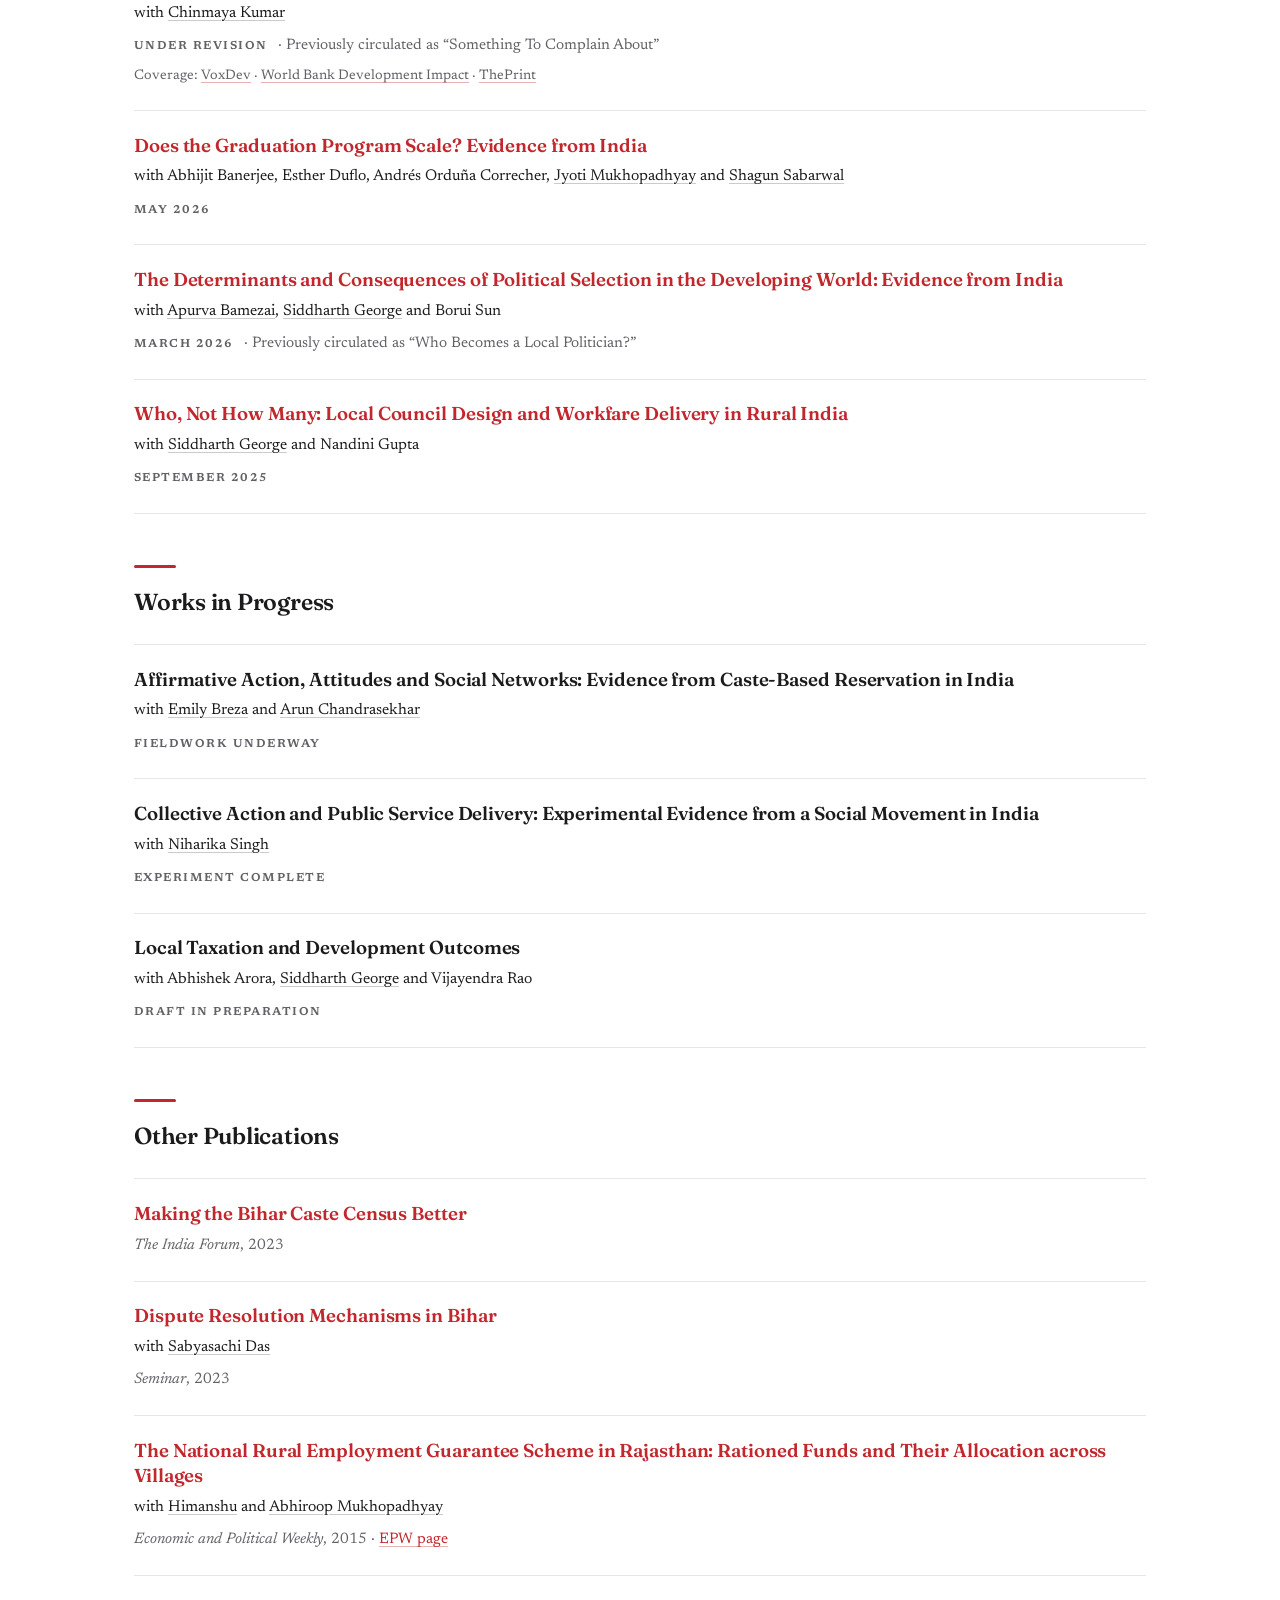
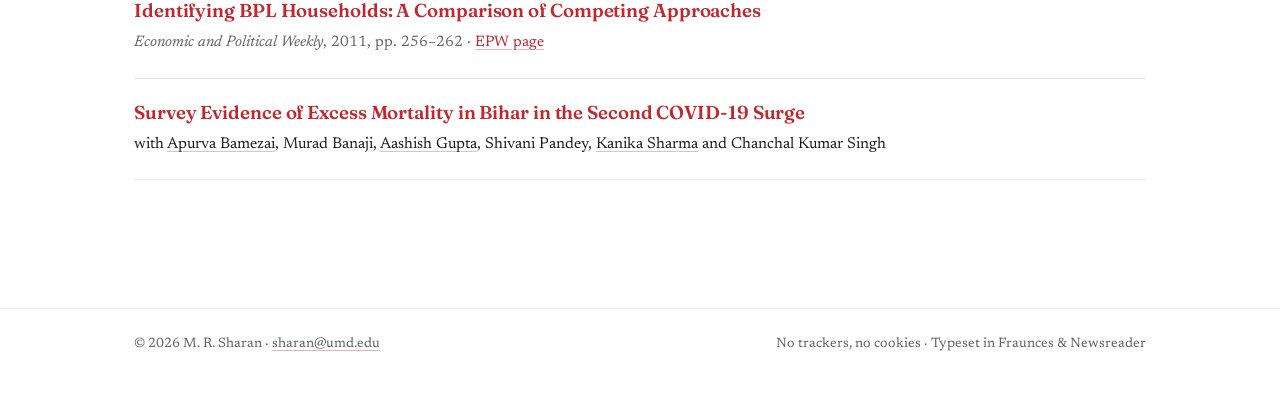
==== commit 25d120e7: "Elected Leaders: Revise & Resubmit at the AER (research page + public CV) Co-Authored-By: Claude Opu" ====
--- a/research.html
+++ b/research.html
@@ -59,6 +59,12 @@
       <div class="pub-cov">Coverage: <a href="https://ideasforindia.in/topics/social-identity/the-distributional-consequences-of-political-reservations.html">Ideas for India</a></div>
     </li>
     <li class="pub">
+      <div class="pub-title"><a href="papers/elected-appointed.pdf">Do Elected Leaders Add Value? Evidence from a Natural Experiment in India</a></div>
+      <div class="pub-authors">with Abhishek Arora, <a href="https://sites.google.com/view/siddharthgeorge/home">Siddharth George</a>, Nivedita Mantha and Vijayendra Rao</div>
+      <div class="pub-meta"><span class="st">Revise &amp; Resubmit</span> &middot; <em>American Economic Review</em></div>
+      <div class="pub-cov">Coverage: <a href="https://www.ideasforindia.in/topics/governance/is-it-better-to-be-governed-by-an-elected-leader-or-appointed-bureaucrat.html">Ideas for India</a></div>
+    </li>
+    <li class="pub">
       <div class="pub-title"><a href="papers/shg-political-entry.pdf">The Impact of Women&rsquo;s Self Help Groups on Political Entry: Evidence from India</a></div>
       <div class="pub-authors">with Iman Sen</div>
       <div class="pub-meta"><span class="st">Revise &amp; Resubmit</span> &middot; <em>Economic Journal</em></div>
@@ -73,12 +79,6 @@
 
   <h2 class="sec">Working Papers</h2>
   <ul class="pub-list">
-    <li class="pub">
-      <div class="pub-title"><a href="papers/elected-appointed.pdf">Do Elected Leaders Add Value? Evidence from a Natural Experiment in India</a></div>
-      <div class="pub-authors">with Abhishek Arora, <a href="https://sites.google.com/view/siddharthgeorge/home">Siddharth George</a>, Nivedita Mantha and Vijayendra Rao</div>
-      <div class="pub-meta"><span class="st">Submitted</span></div>
-      <div class="pub-cov">Coverage: <a href="https://www.ideasforindia.in/topics/governance/is-it-better-to-be-governed-by-an-elected-leader-or-appointed-bureaucrat.html">Ideas for India</a></div>
-    </li>
     <li class="pub">
       <div class="pub-title"><a href="papers/safe-spaces.pdf">Safe Spaces or Elite Networks? Experimental Evidence on What Empowers Disadvantaged Groups</a></div>
       <div class="pub-authors">with <a href="https://www.apurvabamezai.com">Apurva Bamezai</a>, <a href="https://sites.google.com/view/siddharthgeorge/home">Siddharth George</a>, Siddharth Hari and Munish Sharma</div>
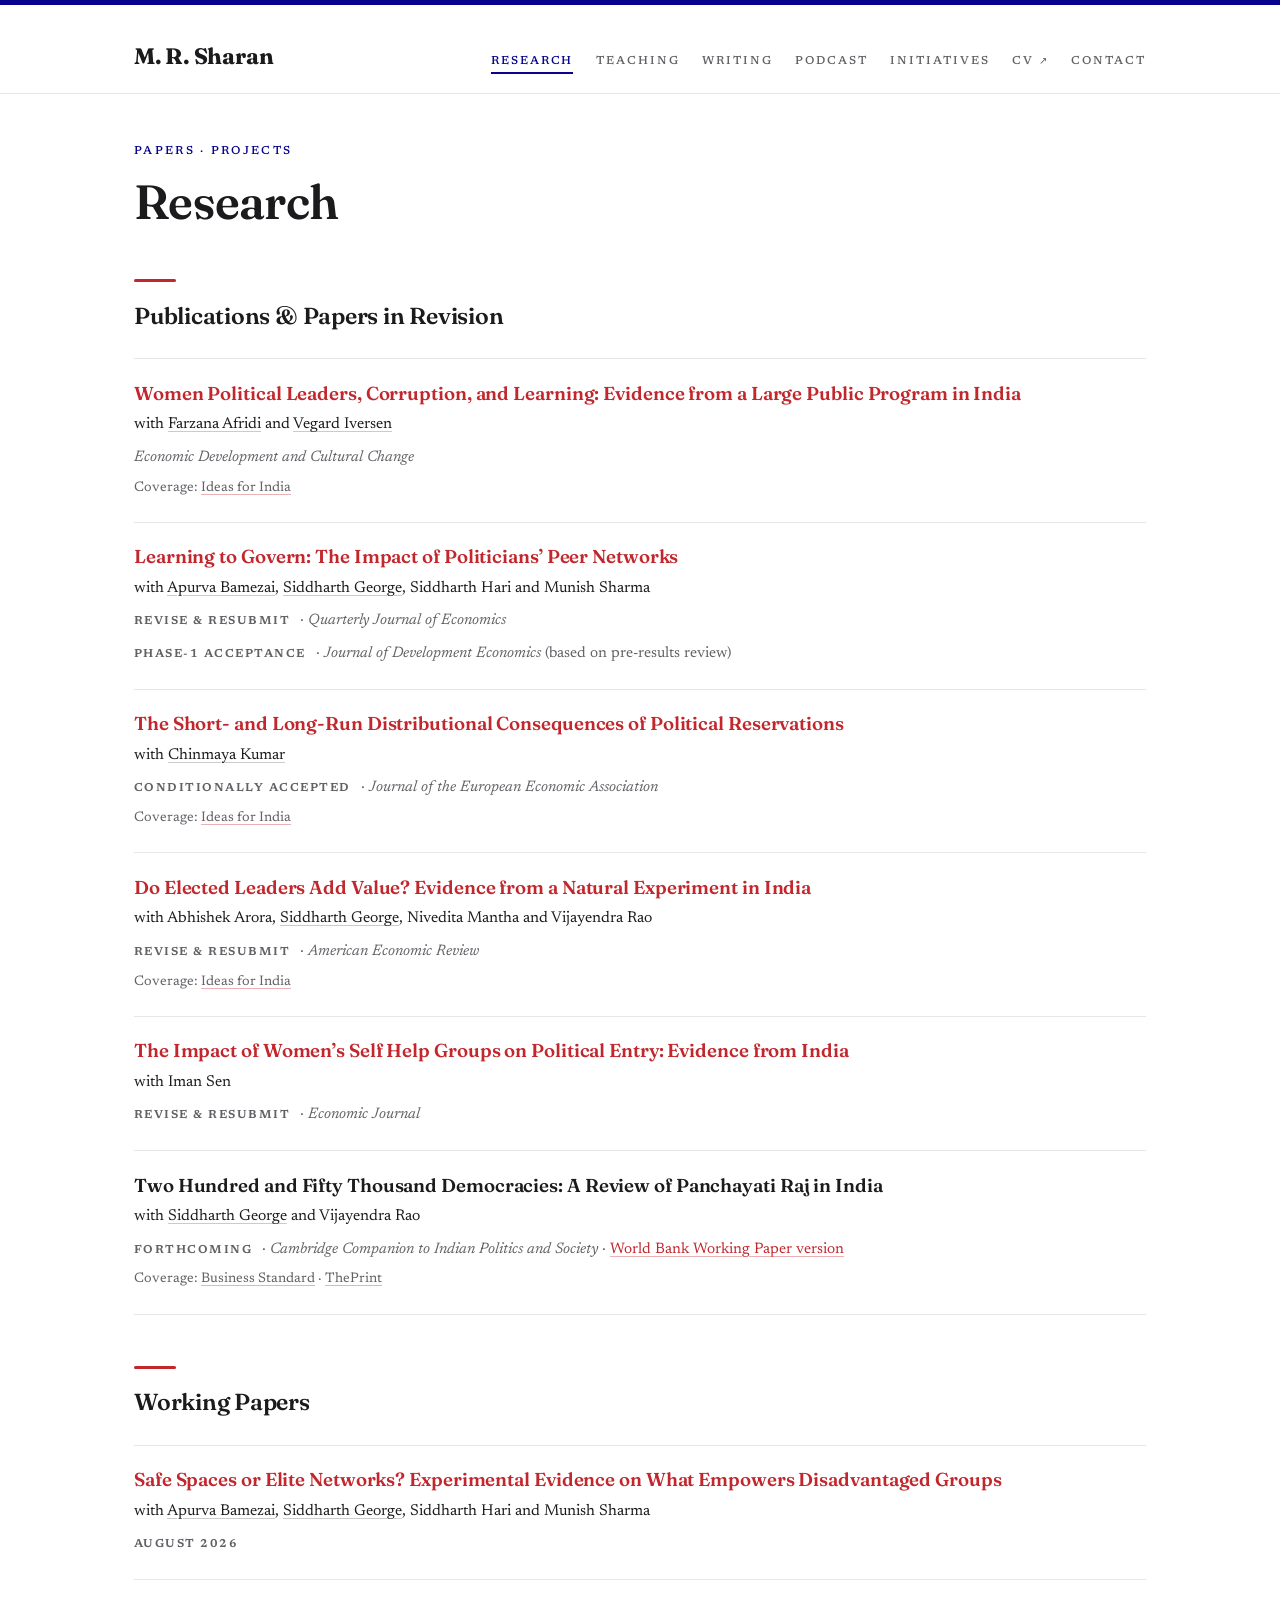
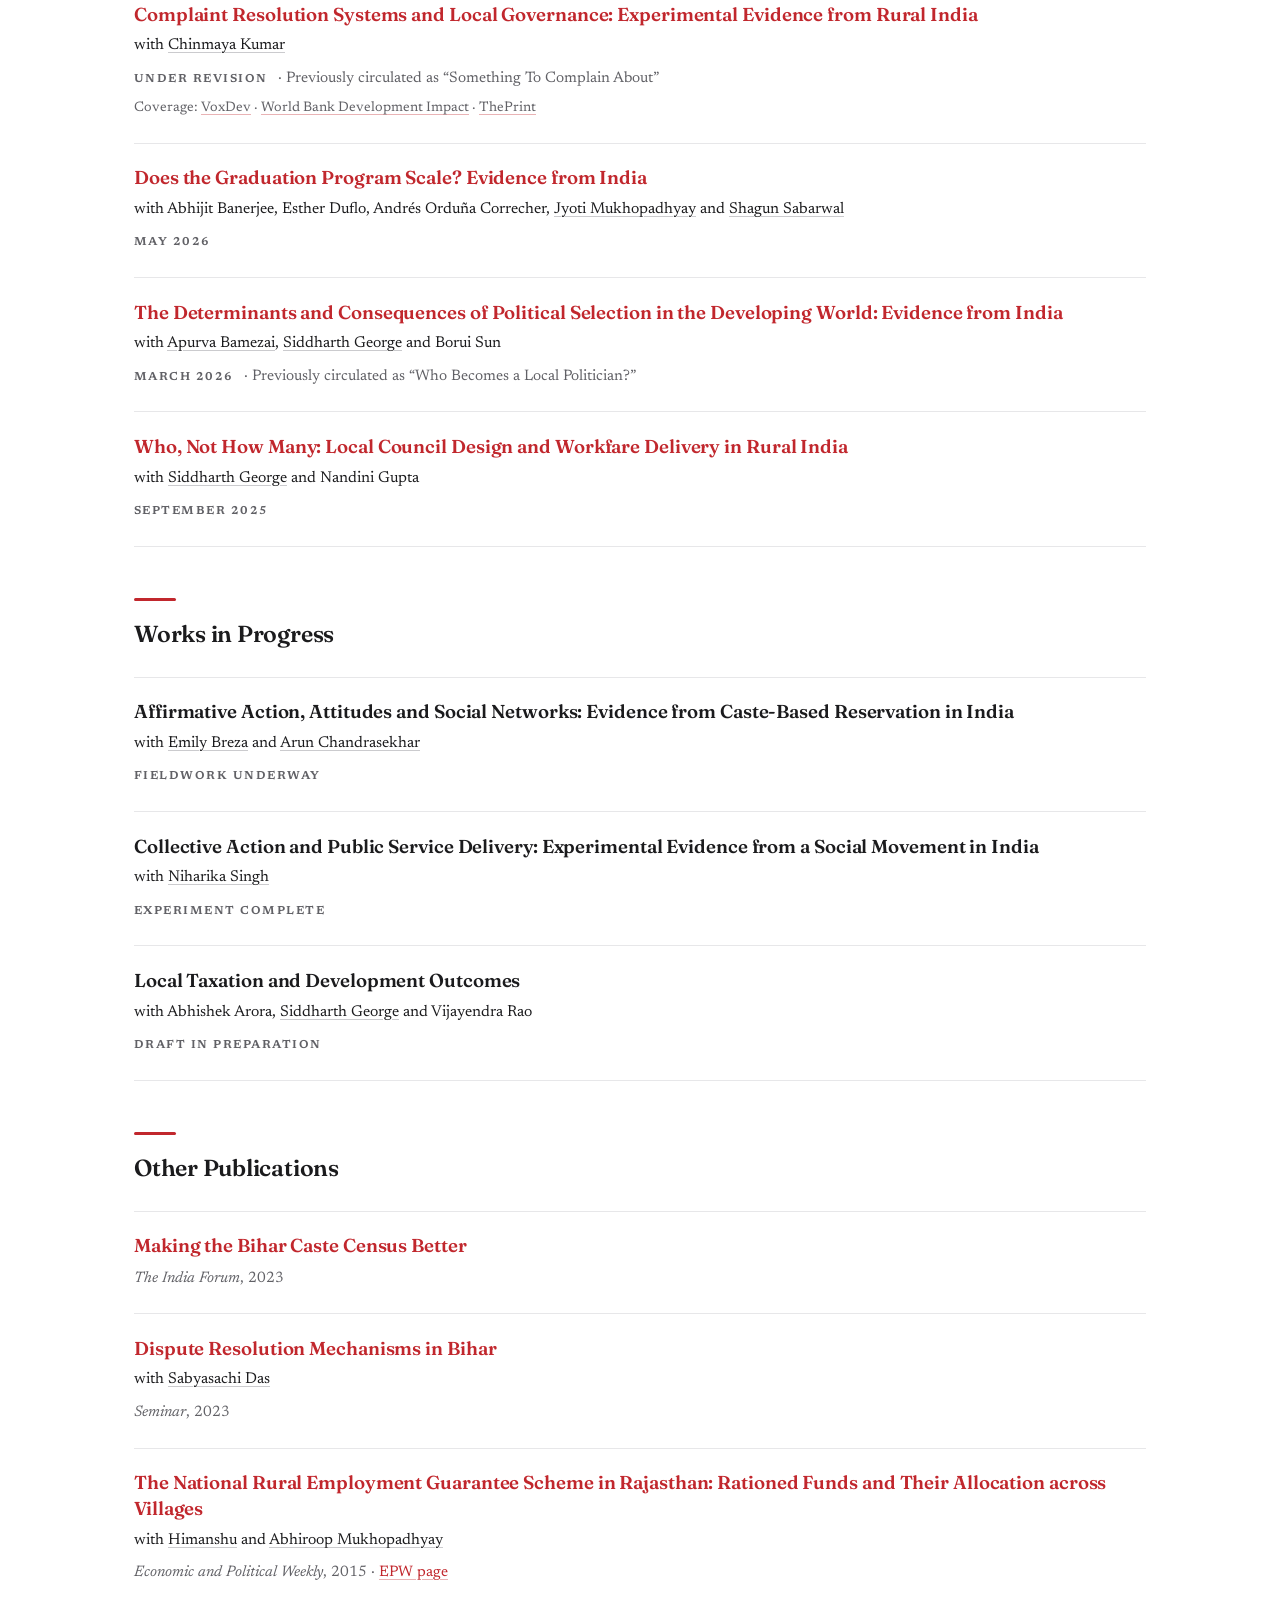
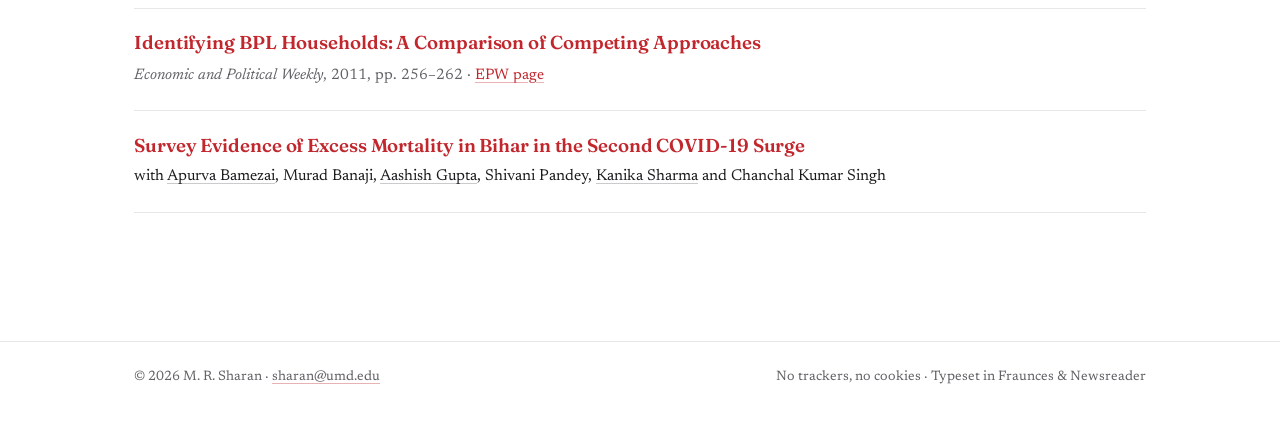
==== commit 66256abd: "Learning to Govern: Revise & Resubmit at the QJE, above the JDE Phase-1 acceptance" ====
--- a/research.html
+++ b/research.html
@@ -50,6 +50,7 @@
     <li class="pub">
       <div class="pub-title"><a href="https://afosterri.org/jdepreresults/sample-page/">Learning to Govern: The Impact of Politicians&rsquo; Peer Networks</a></div>
       <div class="pub-authors">with <a href="https://www.apurvabamezai.com">Apurva Bamezai</a>, <a href="https://sites.google.com/view/siddharthgeorge/home">Siddharth George</a>, Siddharth Hari and Munish Sharma</div>
+      <div class="pub-meta"><span class="st">Revise &amp; Resubmit</span> &middot; <em>Quarterly Journal of Economics</em></div>
       <div class="pub-meta"><span class="st">Phase-1 Acceptance</span> &middot; <em>Journal of Development Economics</em> (based on pre-results review)</div>
     </li>
     <li class="pub">
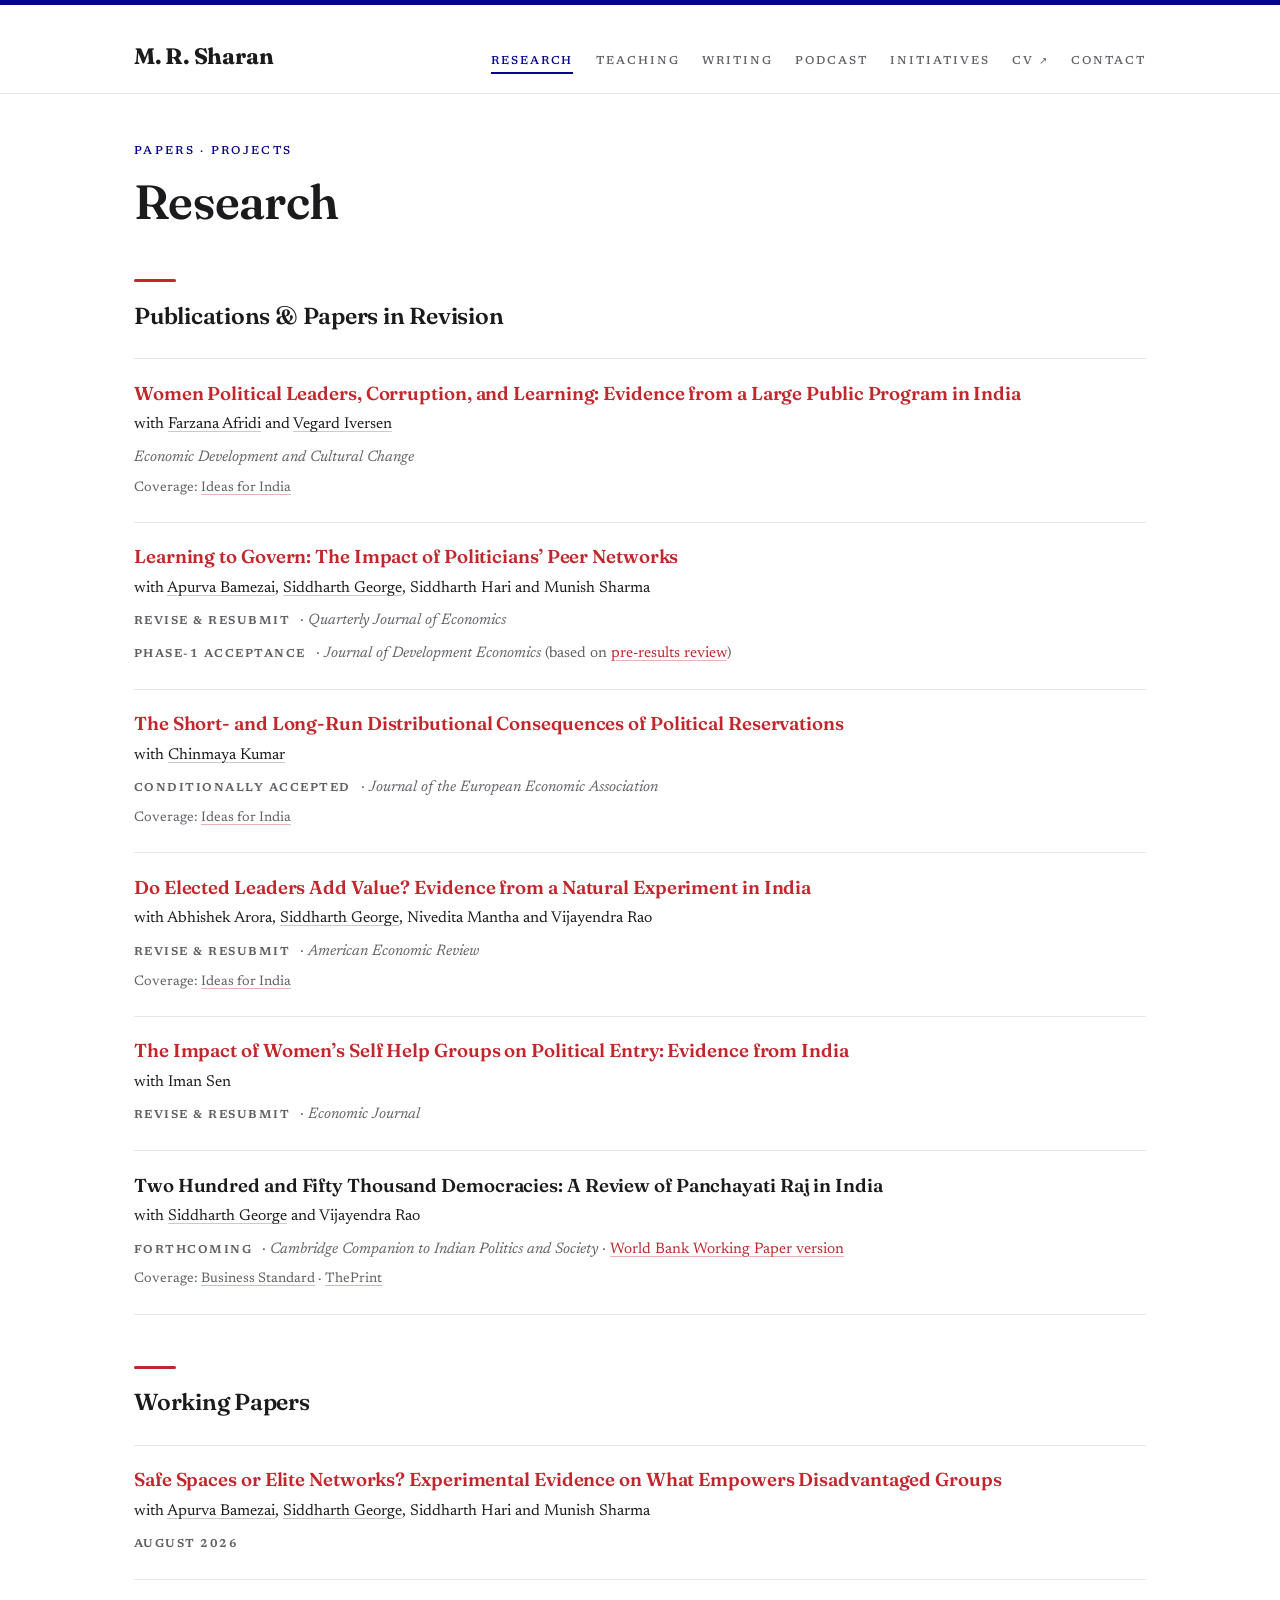
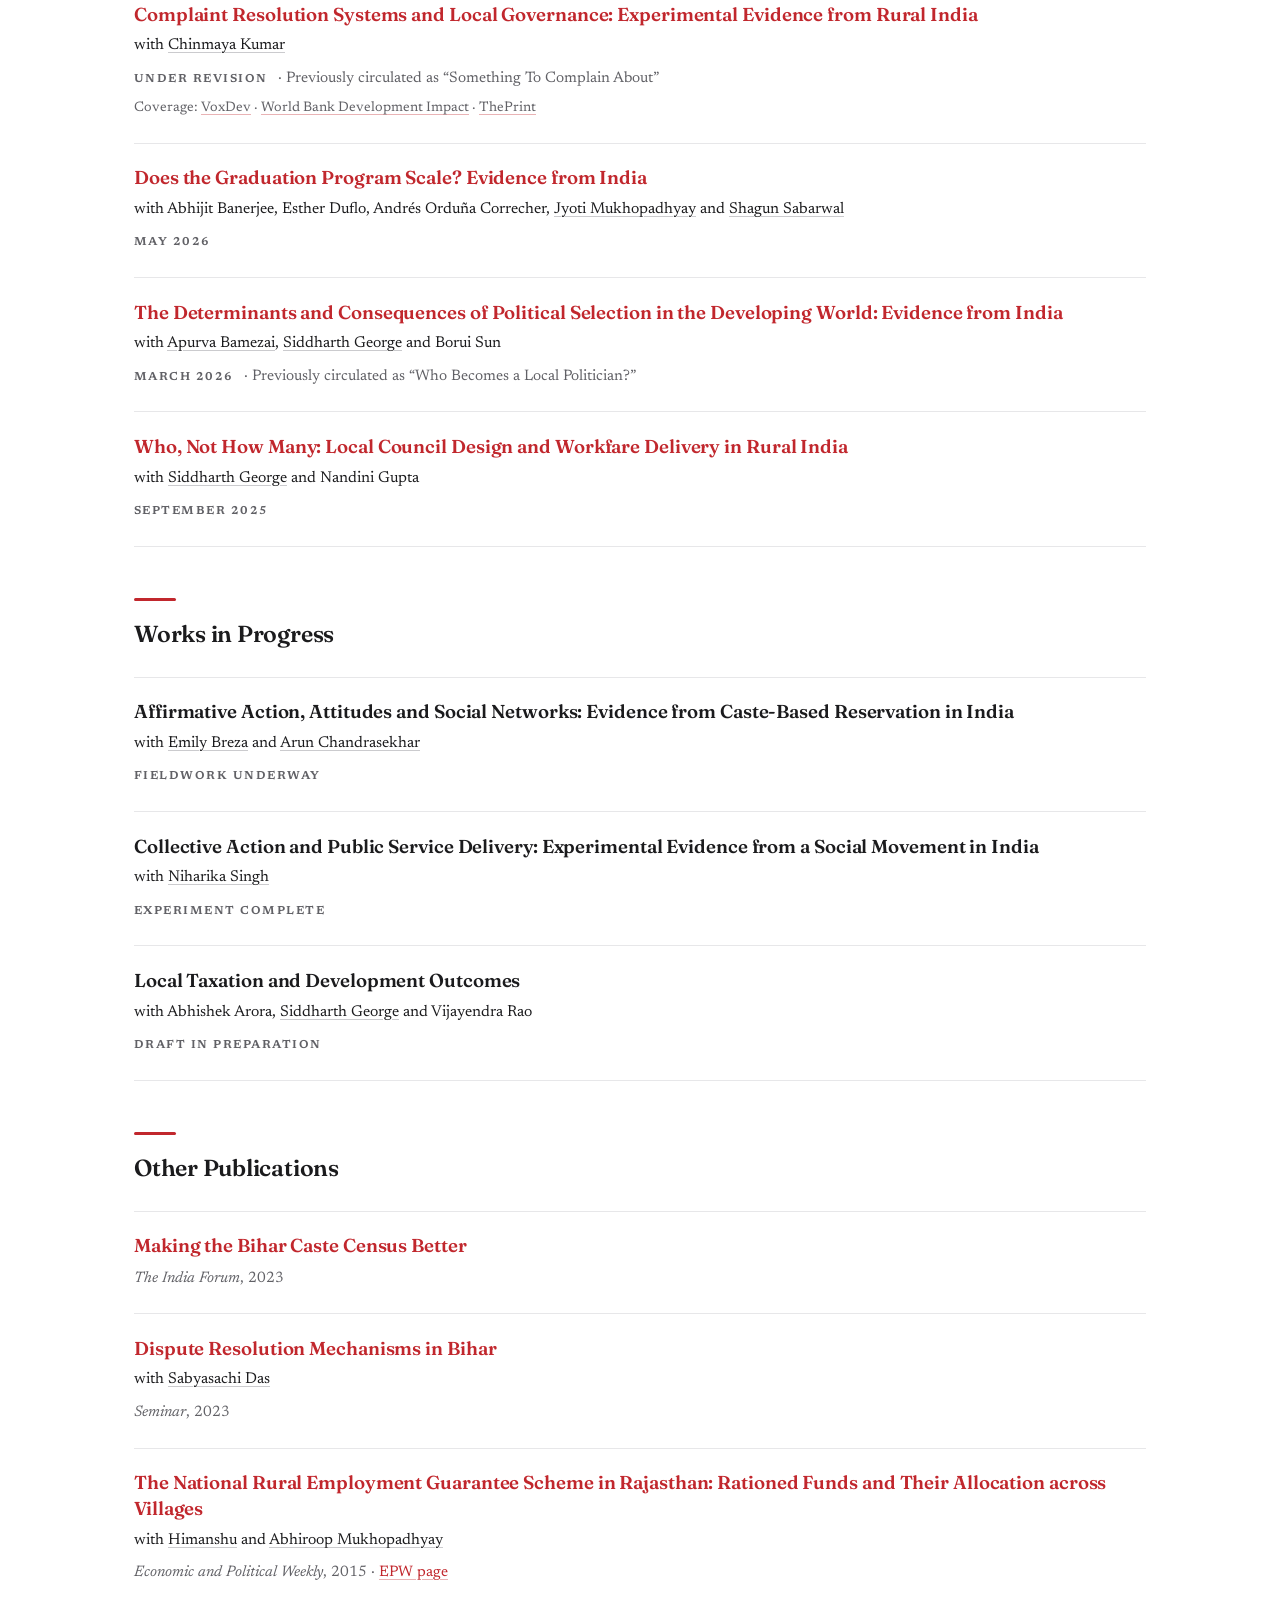
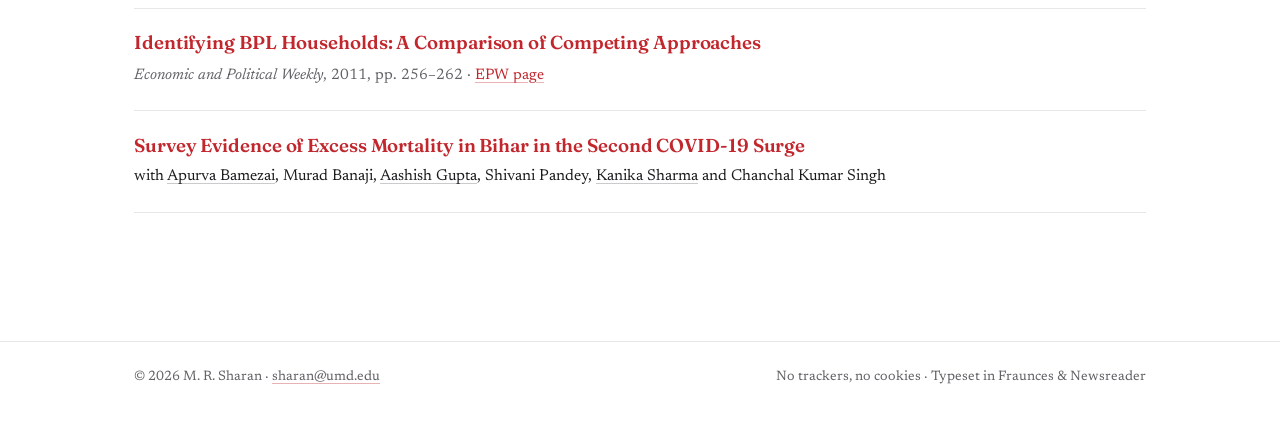
==== commit 115e3ceb: "Learning to Govern: host the Nov 2026 QJE version; JDE pre-results page linked from its status line" ====
--- a/research.html
+++ b/research.html
@@ -48,10 +48,10 @@
       <div class="pub-cov">Coverage: <a href="https://www.ideasforindia.in/topics/social-identity/does-female-leadership-impact-on-the-quality-of-public-goods-evidence-from-a-public-poverty-alleviation-programme-in-andhra-pradesh-india.html">Ideas for India</a></div>
     </li>
     <li class="pub">
-      <div class="pub-title"><a href="https://afosterri.org/jdepreresults/sample-page/">Learning to Govern: The Impact of Politicians&rsquo; Peer Networks</a></div>
+      <div class="pub-title"><a href="papers/learning-to-govern.pdf">Learning to Govern: The Impact of Politicians&rsquo; Peer Networks</a></div>
       <div class="pub-authors">with <a href="https://www.apurvabamezai.com">Apurva Bamezai</a>, <a href="https://sites.google.com/view/siddharthgeorge/home">Siddharth George</a>, Siddharth Hari and Munish Sharma</div>
       <div class="pub-meta"><span class="st">Revise &amp; Resubmit</span> &middot; <em>Quarterly Journal of Economics</em></div>
-      <div class="pub-meta"><span class="st">Phase-1 Acceptance</span> &middot; <em>Journal of Development Economics</em> (based on pre-results review)</div>
+      <div class="pub-meta"><span class="st">Phase-1 Acceptance</span> &middot; <em>Journal of Development Economics</em> (based on <a href="https://afosterri.org/jdepreresults/sample-page/">pre-results review</a>)</div>
     </li>
     <li class="pub">
       <div class="pub-title"><a href="papers/distributional-consequences.pdf">The Short- and Long-Run Distributional Consequences of Political Reservations</a></div>
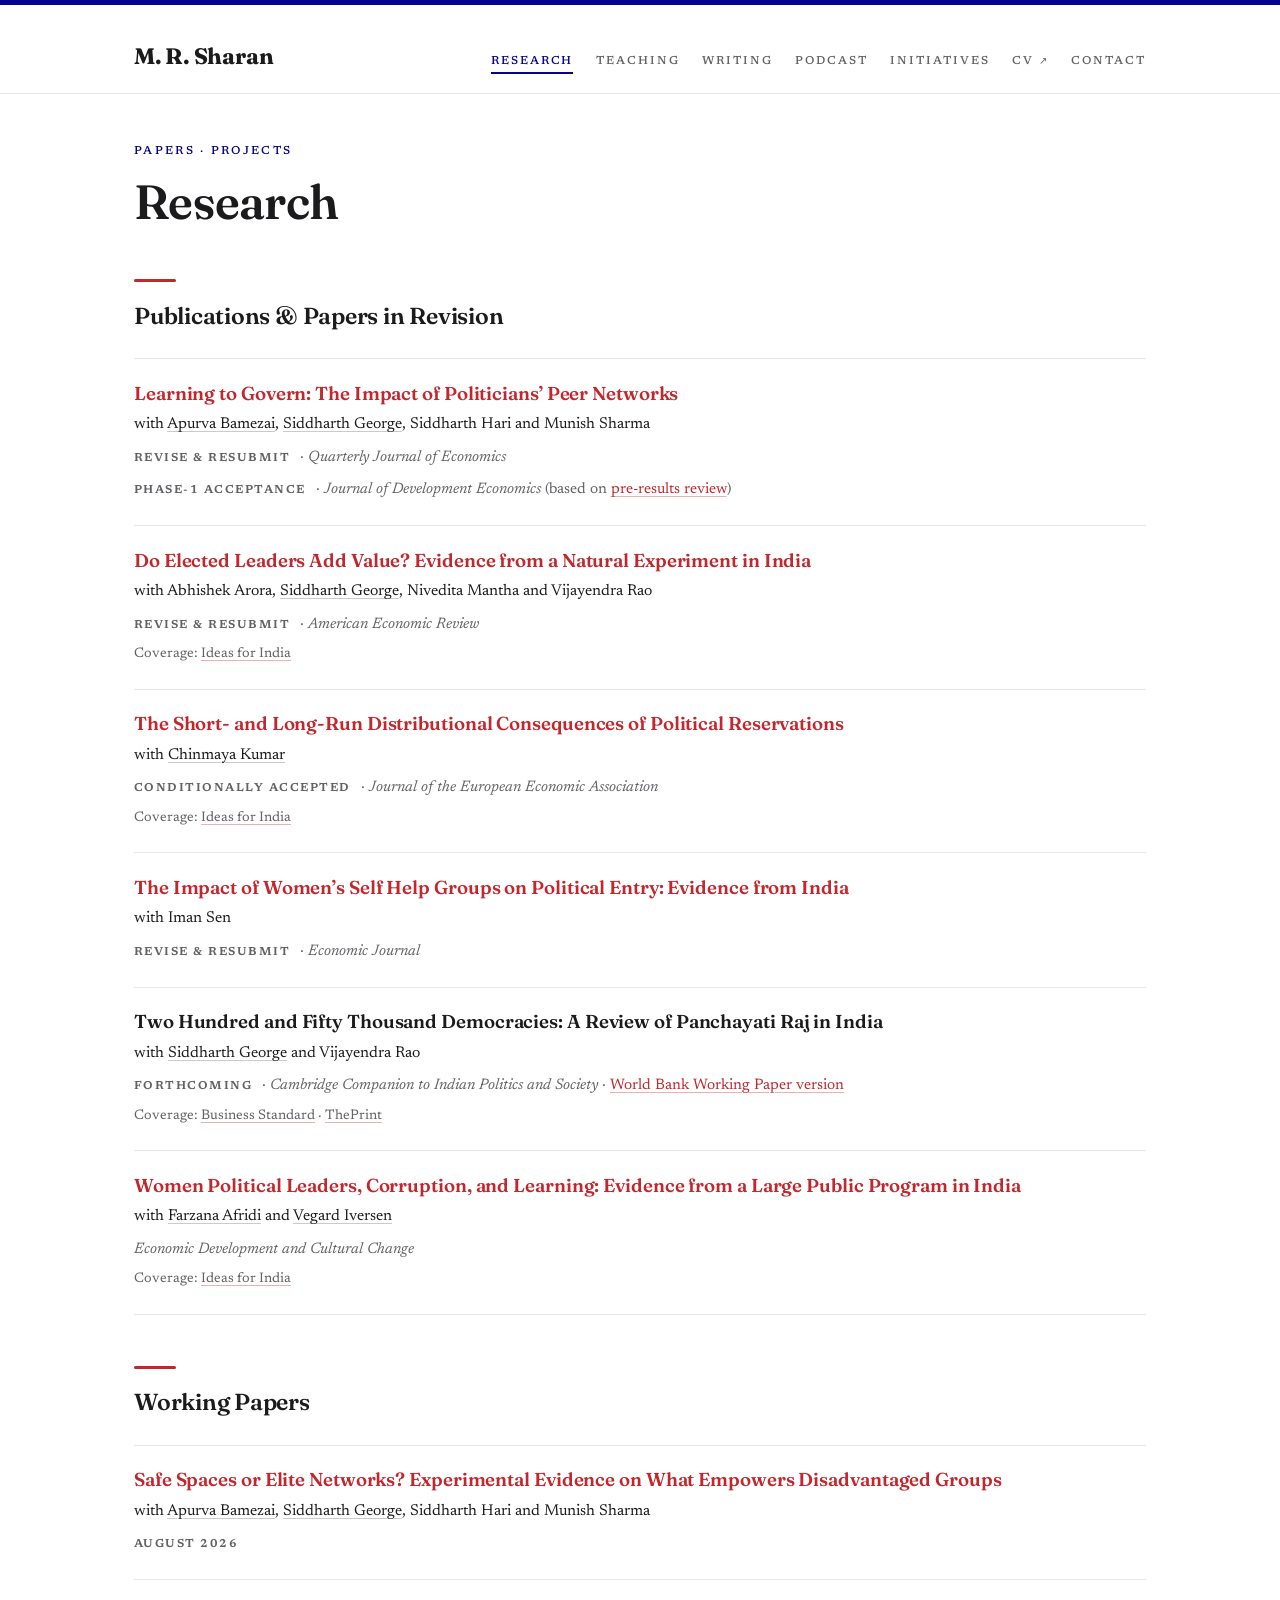
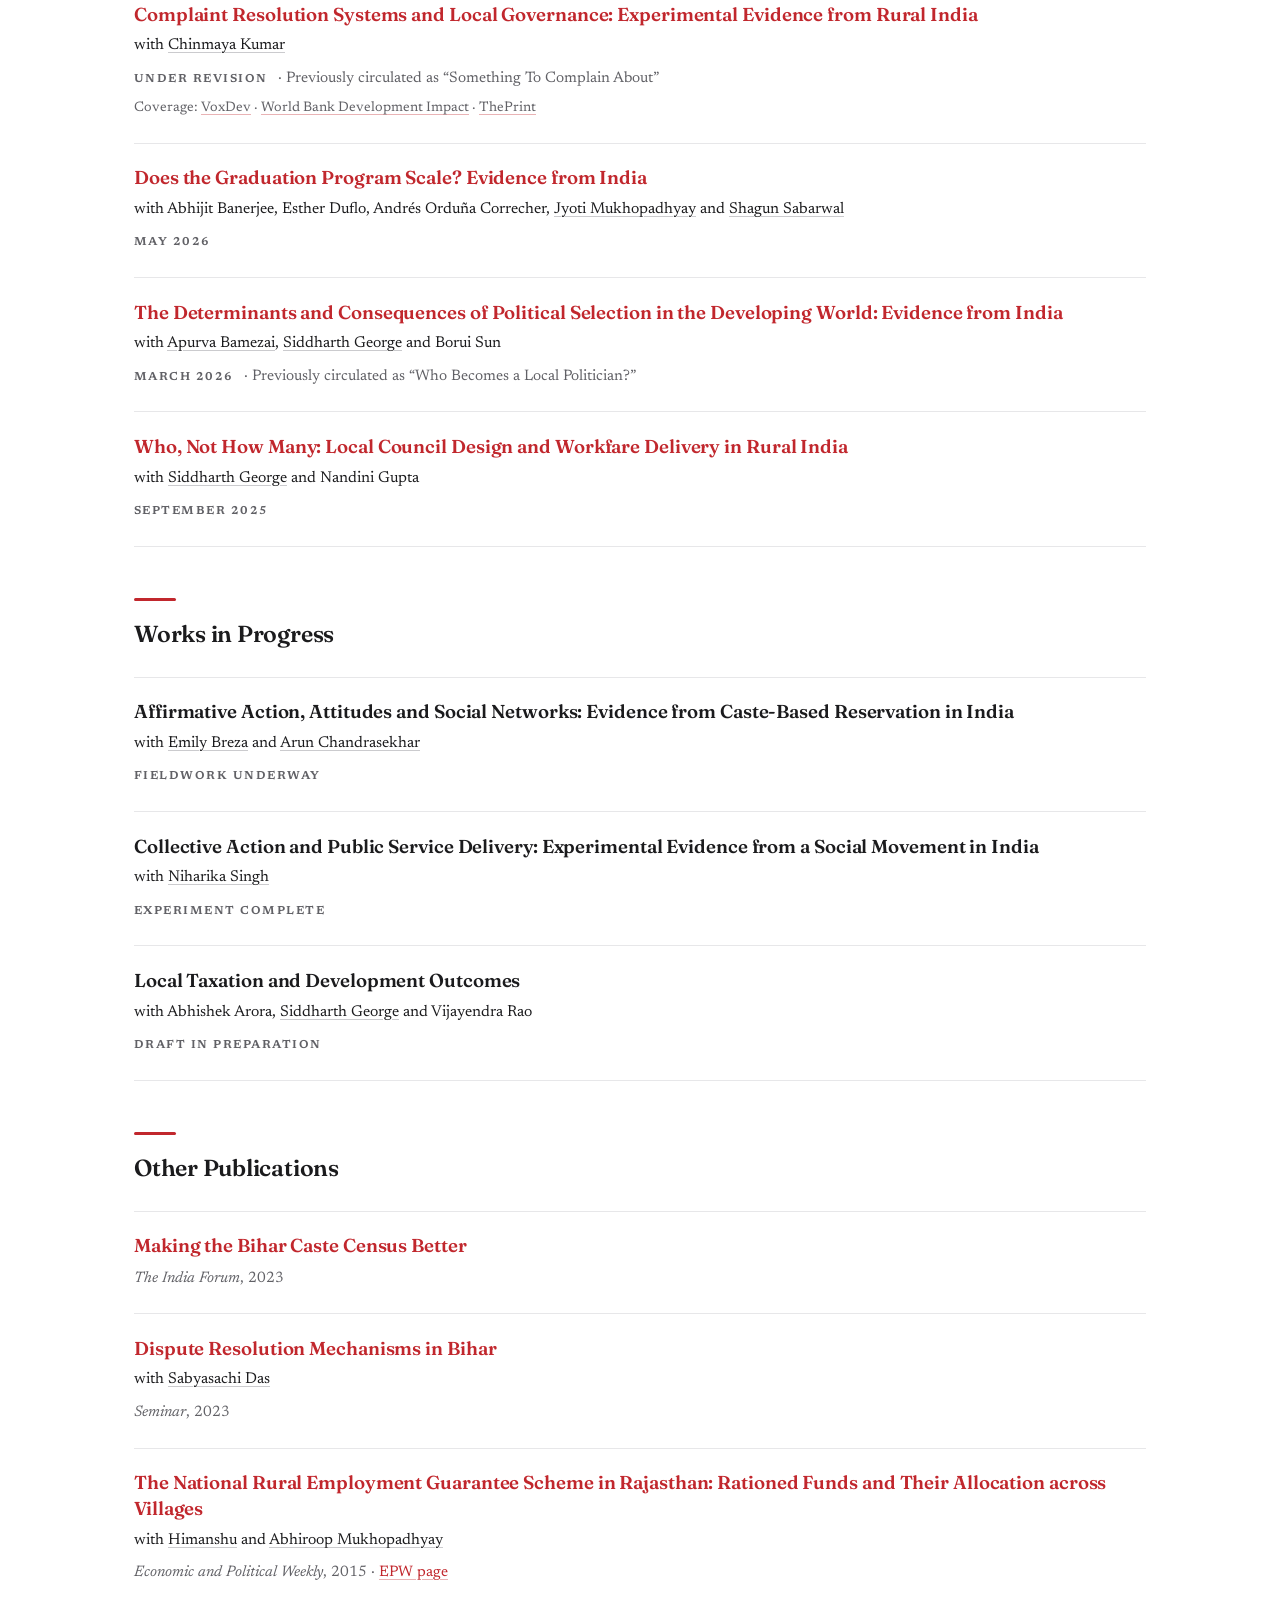
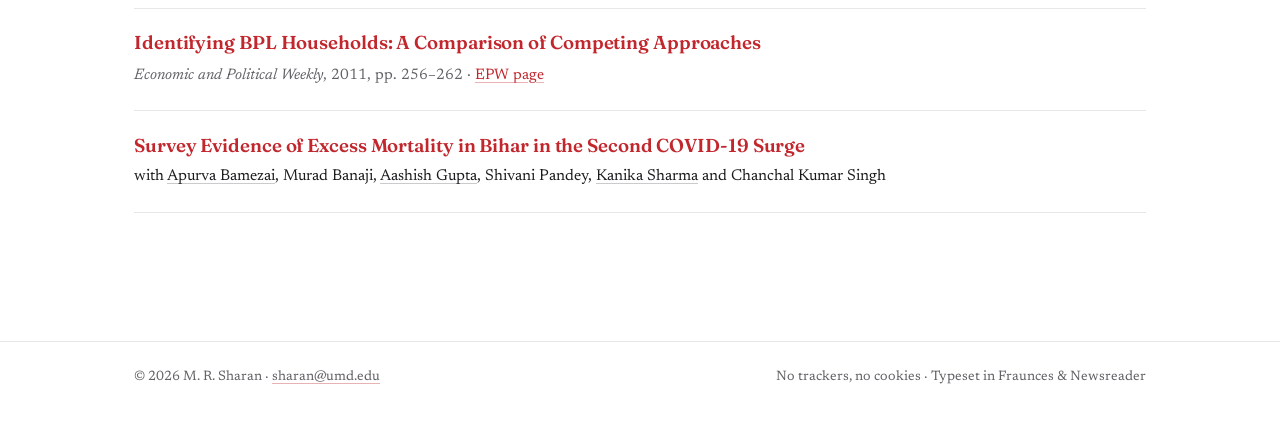
==== commit 72cda495: "Research page: order publications and papers in revision from most recent status to least recent" ====
--- a/research.html
+++ b/research.html
@@ -42,28 +42,22 @@
   <h2 class="sec">Publications &amp; Papers in Revision</h2>
   <ul class="pub-list">
     <li class="pub">
-      <div class="pub-title"><a href="https://www.dropbox.com/s/kaykkba0tgf36jw/AfridiIversenSharan.pdf?dl=0">Women Political Leaders, Corruption, and Learning: Evidence from a Large Public Program in India</a></div>
-      <div class="pub-authors">with <a href="https://scholar.google.com/citations?hl=en&amp;user=AuO0mNoAAAAJ">Farzana Afridi</a> and <a href="https://www.wider.unu.edu/expert/vegard-iversen">Vegard Iversen</a></div>
-      <div class="pub-meta"><em>Economic Development and Cultural Change</em></div>
-      <div class="pub-cov">Coverage: <a href="https://www.ideasforindia.in/topics/social-identity/does-female-leadership-impact-on-the-quality-of-public-goods-evidence-from-a-public-poverty-alleviation-programme-in-andhra-pradesh-india.html">Ideas for India</a></div>
-    </li>
-    <li class="pub">
       <div class="pub-title"><a href="papers/learning-to-govern.pdf">Learning to Govern: The Impact of Politicians&rsquo; Peer Networks</a></div>
       <div class="pub-authors">with <a href="https://www.apurvabamezai.com">Apurva Bamezai</a>, <a href="https://sites.google.com/view/siddharthgeorge/home">Siddharth George</a>, Siddharth Hari and Munish Sharma</div>
       <div class="pub-meta"><span class="st">Revise &amp; Resubmit</span> &middot; <em>Quarterly Journal of Economics</em></div>
       <div class="pub-meta"><span class="st">Phase-1 Acceptance</span> &middot; <em>Journal of Development Economics</em> (based on <a href="https://afosterri.org/jdepreresults/sample-page/">pre-results review</a>)</div>
     </li>
     <li class="pub">
+      <div class="pub-title"><a href="papers/elected-appointed.pdf">Do Elected Leaders Add Value? Evidence from a Natural Experiment in India</a></div>
+      <div class="pub-authors">with Abhishek Arora, <a href="https://sites.google.com/view/siddharthgeorge/home">Siddharth George</a>, Nivedita Mantha and Vijayendra Rao</div>
+      <div class="pub-meta"><span class="st">Revise &amp; Resubmit</span> &middot; <em>American Economic Review</em></div>
+      <div class="pub-cov">Coverage: <a href="https://www.ideasforindia.in/topics/governance/is-it-better-to-be-governed-by-an-elected-leader-or-appointed-bureaucrat.html">Ideas for India</a></div>
+    </li>
+    <li class="pub">
       <div class="pub-title"><a href="papers/distributional-consequences.pdf">The Short- and Long-Run Distributional Consequences of Political Reservations</a></div>
       <div class="pub-authors">with <a href="https://harris.uchicago.edu/directory/chinmaya-kumar">Chinmaya Kumar</a></div>
       <div class="pub-meta"><span class="st">Conditionally Accepted</span> &middot; <em>Journal of the European Economic Association</em></div>
       <div class="pub-cov">Coverage: <a href="https://ideasforindia.in/topics/social-identity/the-distributional-consequences-of-political-reservations.html">Ideas for India</a></div>
-    </li>
-    <li class="pub">
-      <div class="pub-title"><a href="papers/elected-appointed.pdf">Do Elected Leaders Add Value? Evidence from a Natural Experiment in India</a></div>
-      <div class="pub-authors">with Abhishek Arora, <a href="https://sites.google.com/view/siddharthgeorge/home">Siddharth George</a>, Nivedita Mantha and Vijayendra Rao</div>
-      <div class="pub-meta"><span class="st">Revise &amp; Resubmit</span> &middot; <em>American Economic Review</em></div>
-      <div class="pub-cov">Coverage: <a href="https://www.ideasforindia.in/topics/governance/is-it-better-to-be-governed-by-an-elected-leader-or-appointed-bureaucrat.html">Ideas for India</a></div>
     </li>
     <li class="pub">
       <div class="pub-title"><a href="papers/shg-political-entry.pdf">The Impact of Women&rsquo;s Self Help Groups on Political Entry: Evidence from India</a></div>
@@ -75,6 +69,12 @@
       <div class="pub-authors">with <a href="https://sites.google.com/view/siddharthgeorge/home">Siddharth George</a> and Vijayendra Rao</div>
       <div class="pub-meta"><span class="st">Forthcoming</span> &middot; <em>Cambridge Companion to Indian Politics and Society</em> &middot; <a href="https://documents1.worldbank.org/curated/en/099352506052423764/pdf/IDU19460152816e9c1407d1974312e8ea5706cd3.pdf">World Bank Working Paper version</a></div>
       <div class="pub-cov">Coverage: <a href="https://www.business-standard.com/economy/news/world-bank-working-paper-advocates-increased-devolution-for-panchayats-124061000690_1.html">Business Standard</a> &middot; <a href="https://theprint.in/india/world-bank-paper-bats-for-more-authority-to-gram-panchayats-rely-almost-entirely-on-grants/2125152/?amp">ThePrint</a></div>
+    </li>
+    <li class="pub">
+      <div class="pub-title"><a href="https://www.dropbox.com/s/kaykkba0tgf36jw/AfridiIversenSharan.pdf?dl=0">Women Political Leaders, Corruption, and Learning: Evidence from a Large Public Program in India</a></div>
+      <div class="pub-authors">with <a href="https://scholar.google.com/citations?hl=en&amp;user=AuO0mNoAAAAJ">Farzana Afridi</a> and <a href="https://www.wider.unu.edu/expert/vegard-iversen">Vegard Iversen</a></div>
+      <div class="pub-meta"><em>Economic Development and Cultural Change</em></div>
+      <div class="pub-cov">Coverage: <a href="https://www.ideasforindia.in/topics/social-identity/does-female-leadership-impact-on-the-quality-of-public-goods-evidence-from-a-public-poverty-alleviation-programme-in-andhra-pradesh-india.html">Ideas for India</a></div>
     </li>
   </ul>
 
